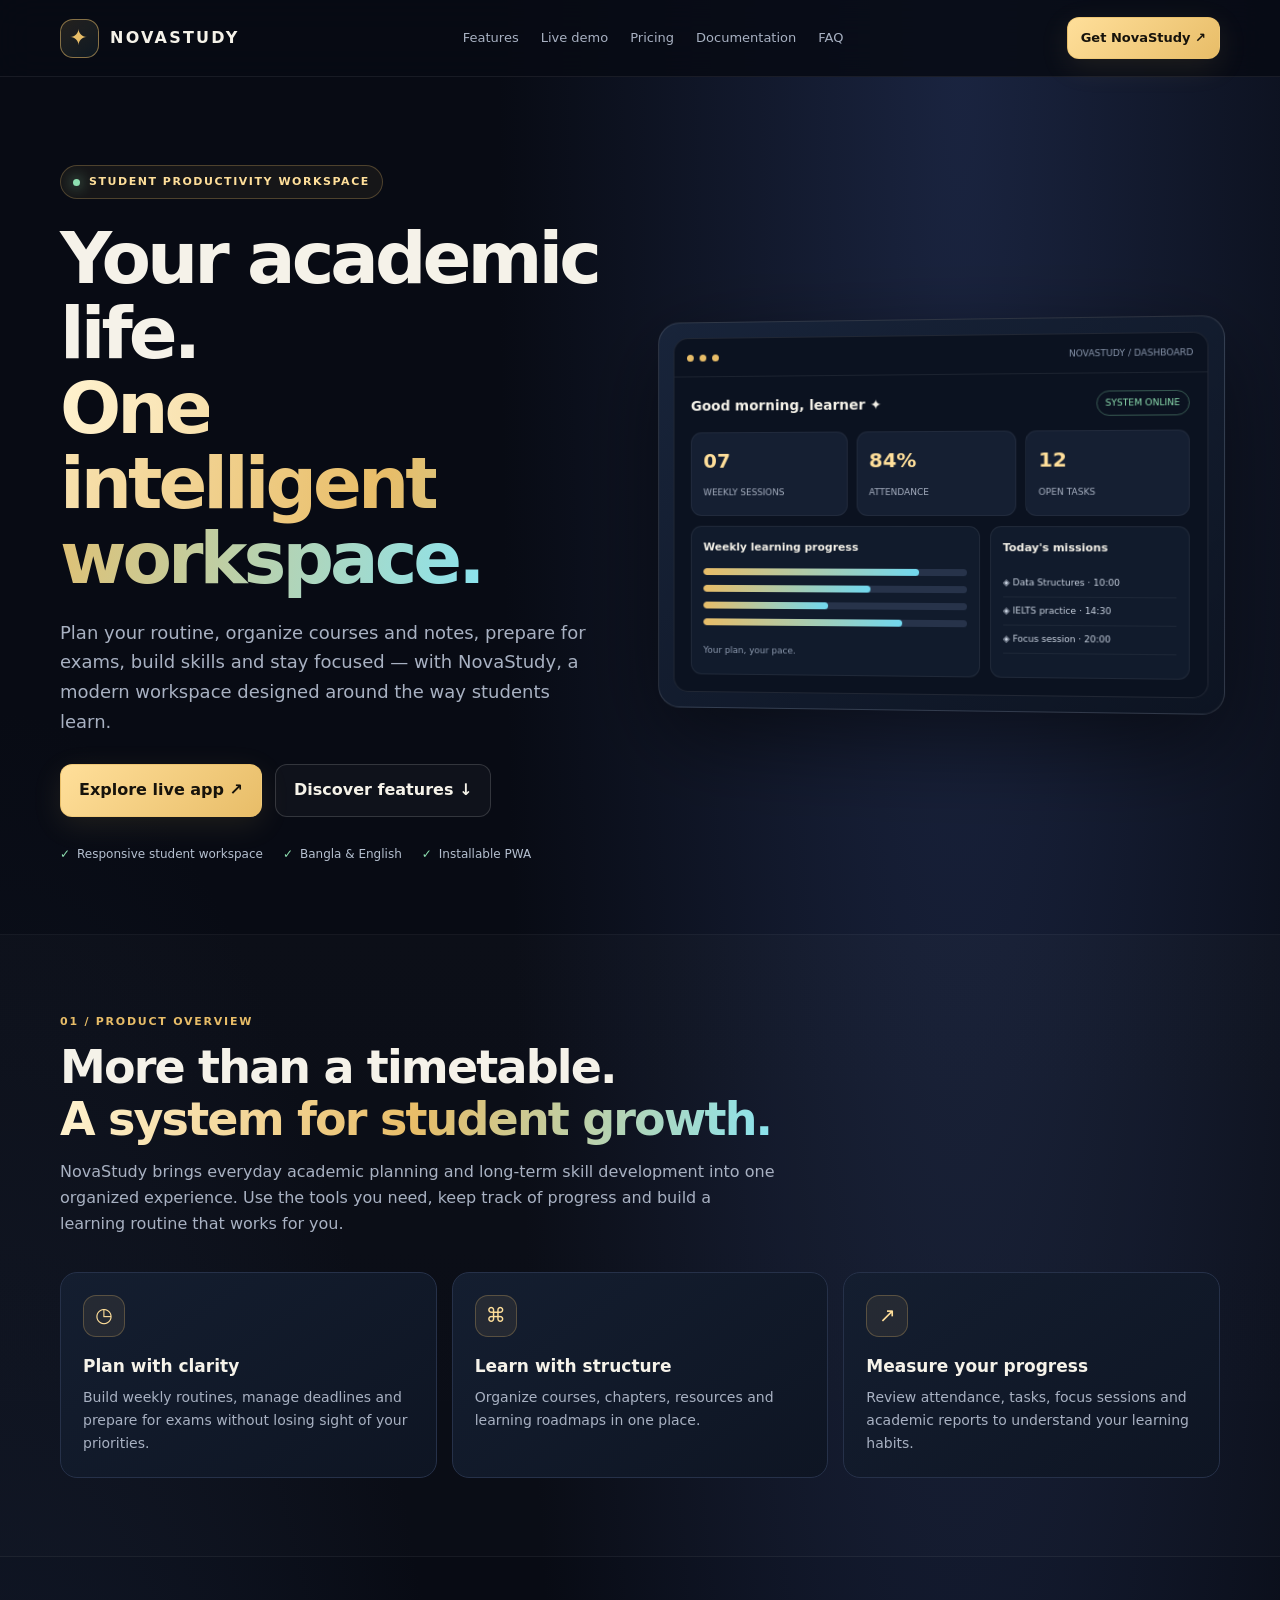
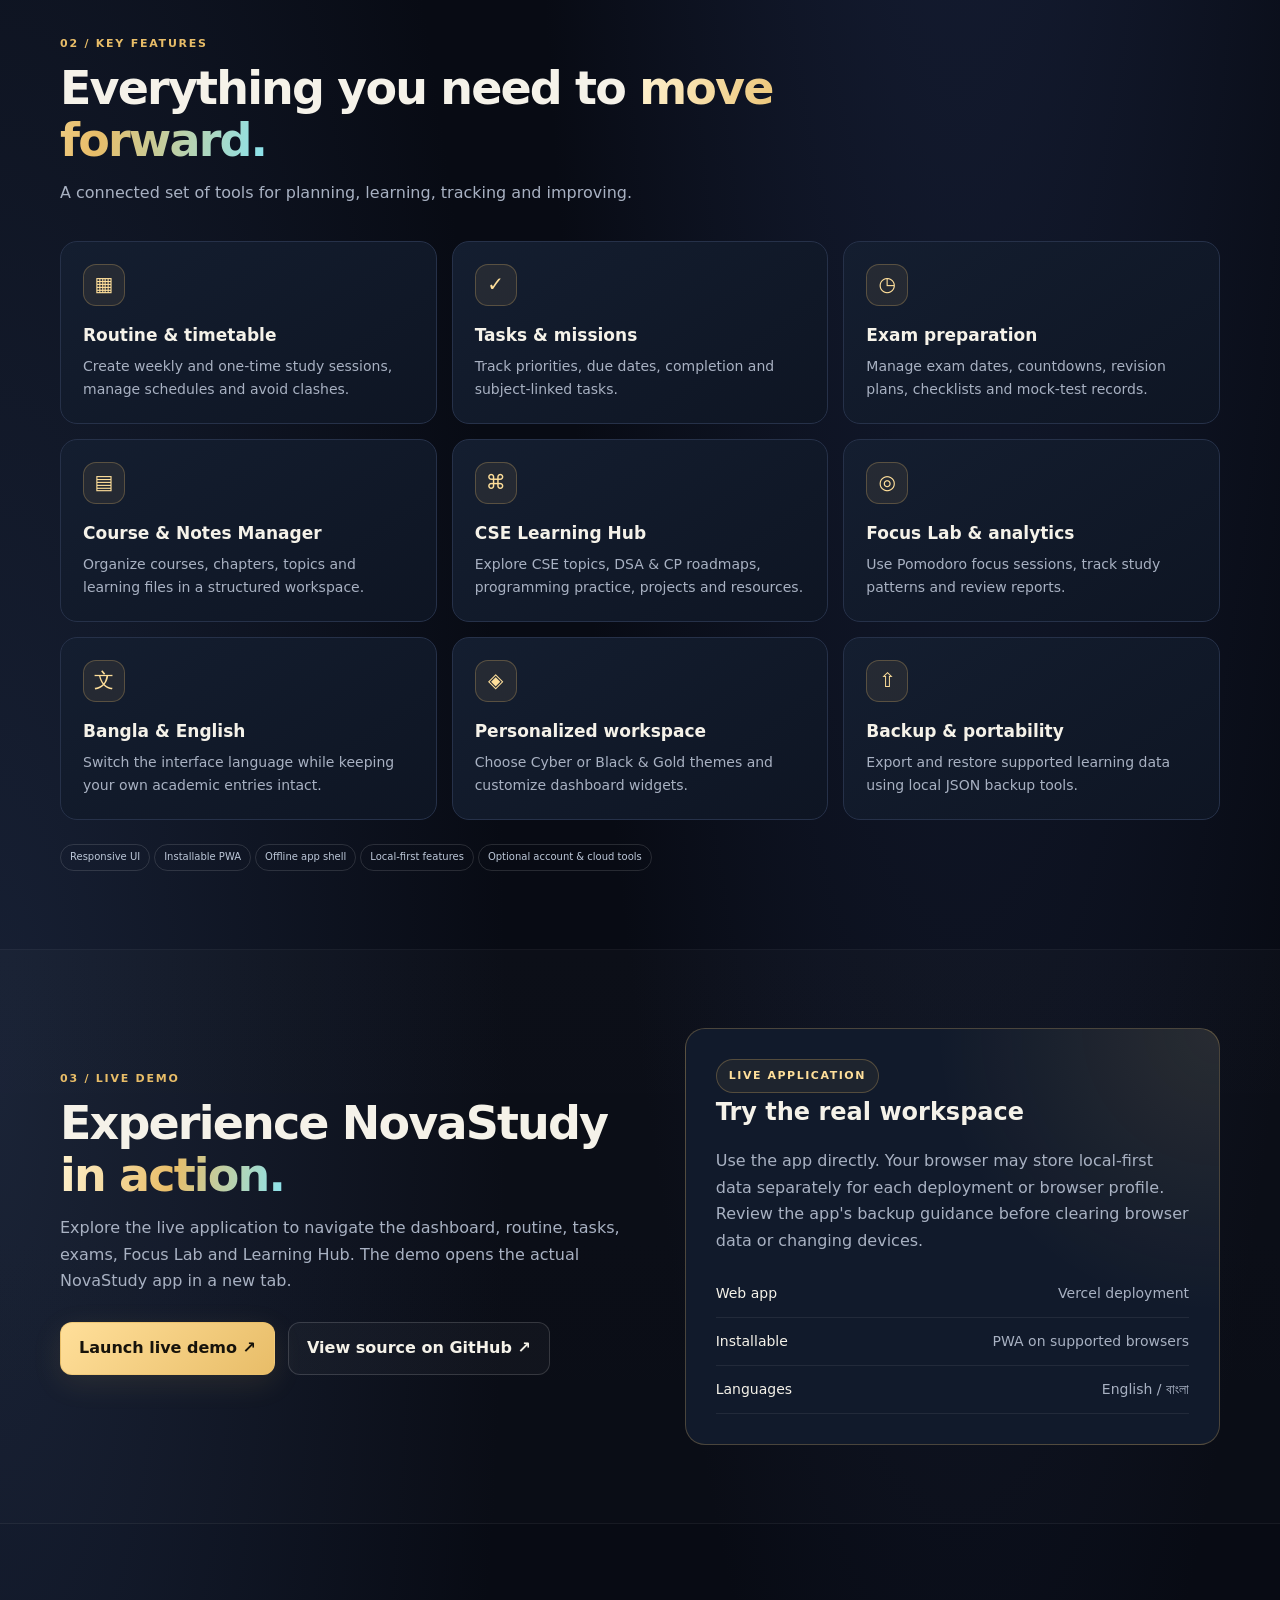
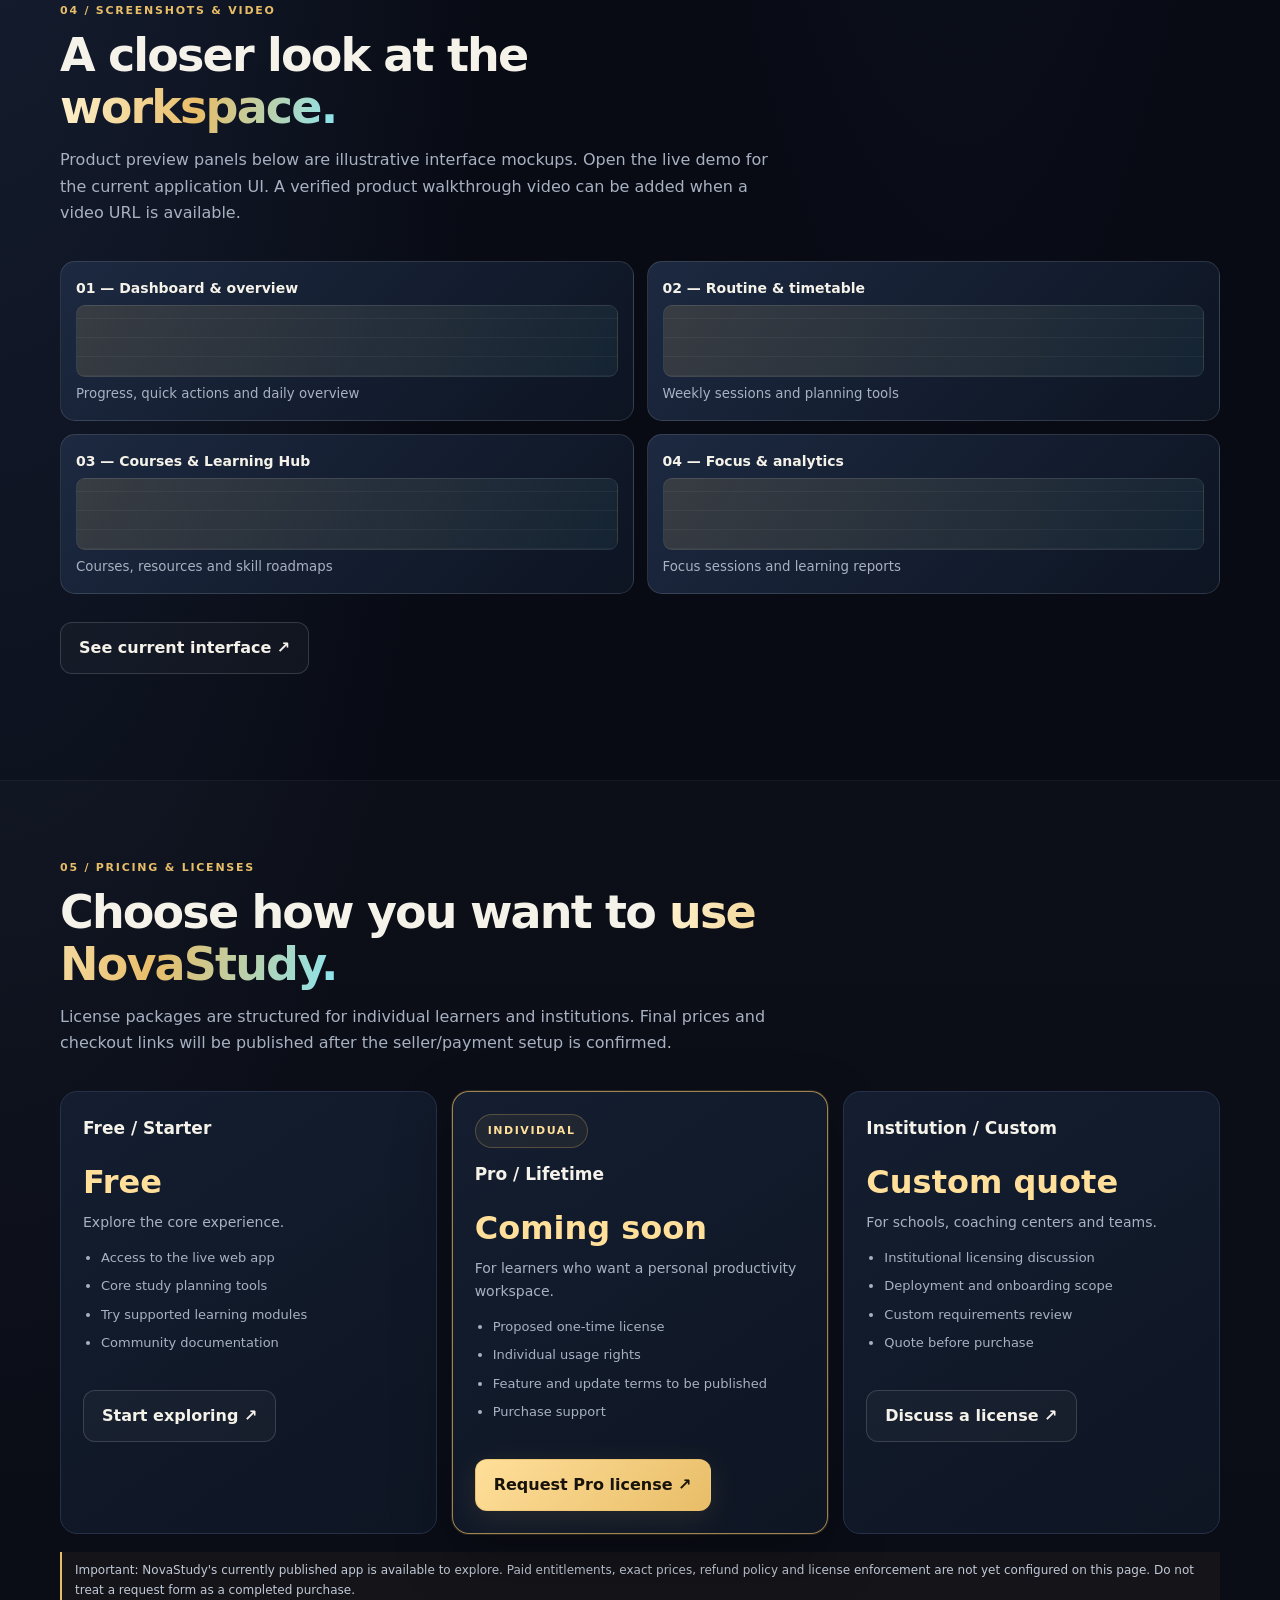
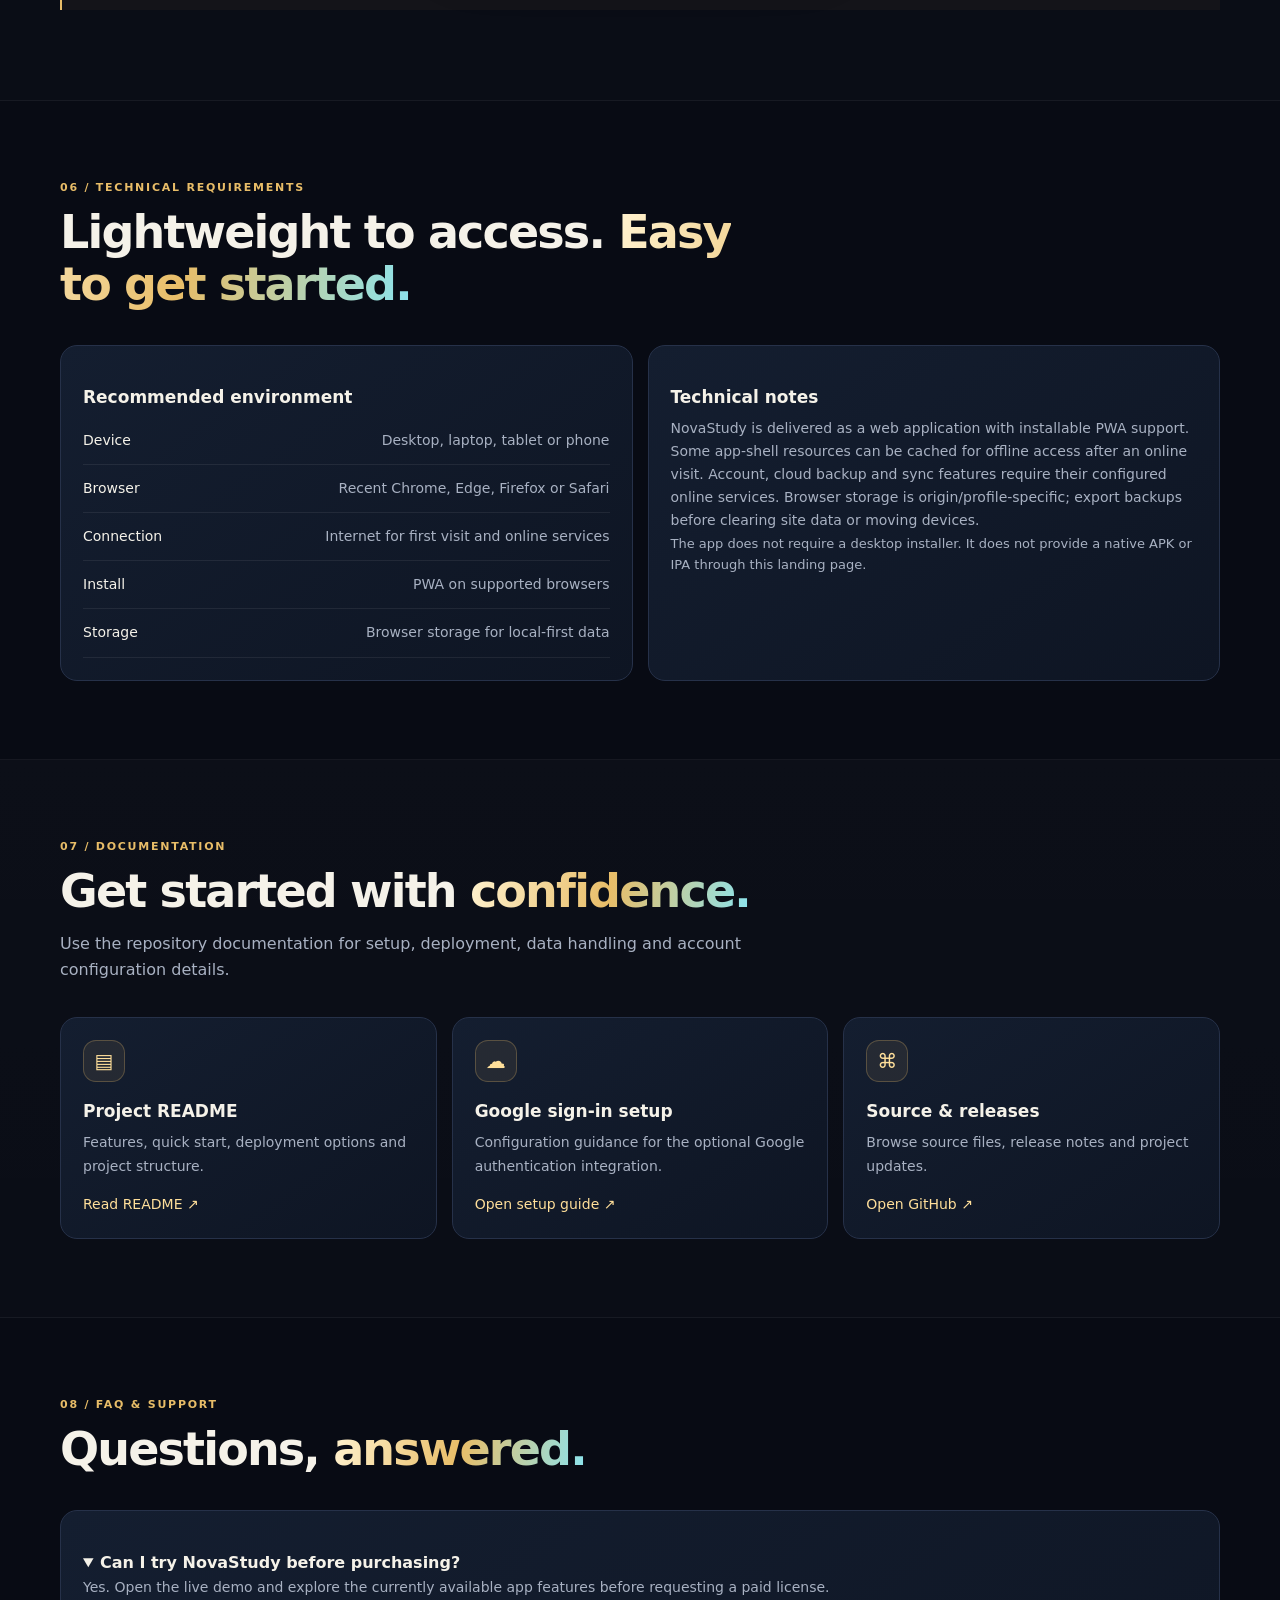
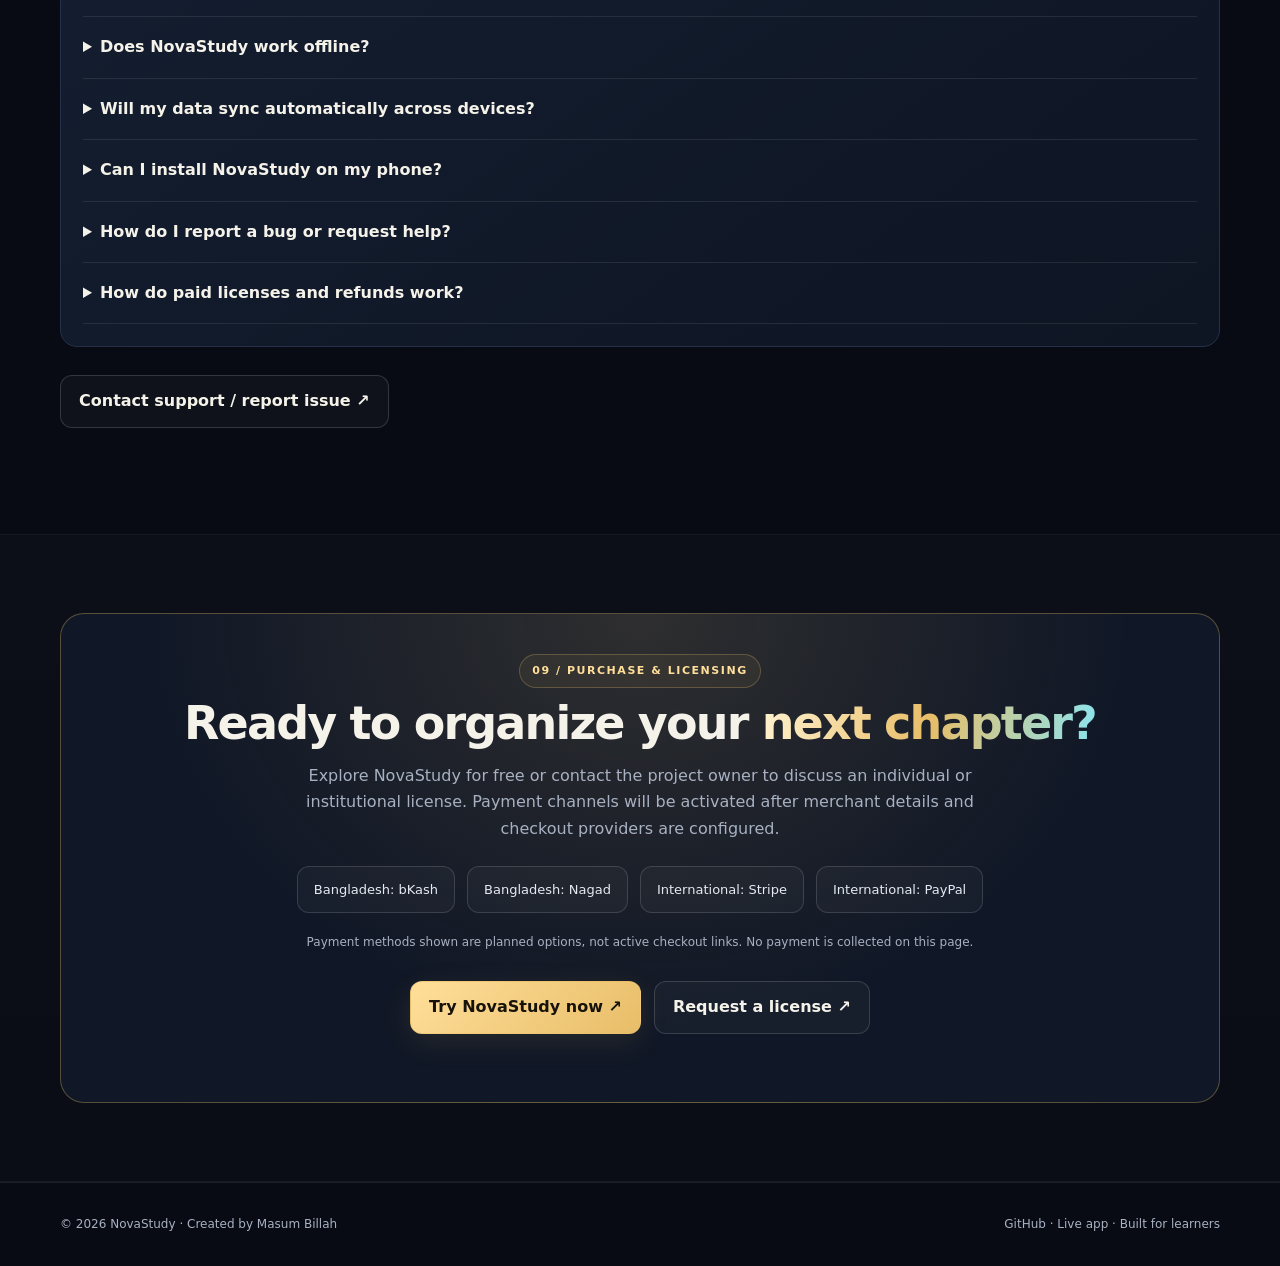
==== product-landing/index.html @ af69599b "feat: add standalone NovaStudy product landing page" ====
<!doctype html>
<html lang="en">
<head>
<meta charset="utf-8"><meta name="viewport" content="width=device-width,initial-scale=1">
<meta name="theme-color" content="#080b14">
<meta name="description" content="NovaStudy is a futuristic student workspace for routines, tasks, exams, notes, learning roadmaps and focus.">
<title>NovaStudy — Your Academic Life, One Intelligent Workspace</title>
<style>
:root{--bg:#080b14;--panel:#101625;--panel2:#131d30;--gold:#e8bd68;--gold2:#ffdf9a;--text:#f5f2e9;--muted:#a8b1c2;--line:#263149;--cyan:#71d8ef;--green:#8ee0b1}
*{box-sizing:border-box}html{scroll-behavior:smooth;scroll-padding-top:90px}body{margin:0;background:radial-gradient(ellipse at 75% 0%,#1a2440 0,transparent 34%),radial-gradient(ellipse at 0% 35%,#172034 0,transparent 28%),var(--bg);color:var(--text);font:16px/1.65 Inter,ui-sans-serif,system-ui,-apple-system,"Segoe UI",sans-serif}a{color:inherit;text-decoration:none}button{font:inherit}.wrap{width:min(1160px,calc(100% - 40px));margin:auto}.nav{position:sticky;top:0;z-index:20;background:#080b14dd;backdrop-filter:blur(18px);border-bottom:1px solid #ffffff12}.navin{height:76px;display:flex;align-items:center;justify-content:space-between;gap:24px}.brand{display:flex;align-items:center;gap:11px;font-weight:850;letter-spacing:.14em}.logo{width:39px;height:39px;border:1px solid #e8bd6888;border-radius:13px;display:grid;place-items:center;color:var(--gold);font-size:22px;background:linear-gradient(145deg,#e8bd6822,#71d8ef12)}.links{display:flex;align-items:center;gap:22px;color:var(--muted);font-size:13px}.links a:hover{color:var(--gold2)}.btn{display:inline-flex;align-items:center;justify-content:center;gap:9px;padding:12px 18px;border:1px solid #e8bd6890;border-radius:12px;color:#17130b;background:linear-gradient(135deg,var(--gold2),var(--gold));font-weight:800;box-shadow:0 8px 30px #e8bd681c;transition:.2s}.btn:hover{transform:translateY(-2px);filter:brightness(1.07)}.btn.ghost{background:#ffffff08;color:var(--text);border-color:#ffffff26;box-shadow:none}.btn.small{padding:9px 13px;font-size:13px}.hero{padding:88px 0 70px;display:grid;grid-template-columns:1fr 1.05fr;gap:52px;align-items:center}.eyebrow{display:inline-flex;align-items:center;gap:9px;color:var(--gold2);border:1px solid #e8bd6844;background:#e8bd6810;padding:7px 12px;border-radius:99px;font-size:11px;font-weight:800;letter-spacing:.14em;text-transform:uppercase}.dot{width:7px;height:7px;background:var(--green);border-radius:50%;box-shadow:0 0 14px var(--green)}h1{font-size:clamp(42px,6vw,72px);line-height:1.04;letter-spacing:-.055em;margin:22px 0}.gradient{background:linear-gradient(100deg,#fff2cf,var(--gold),#8be4ef);-webkit-background-clip:text;background-clip:text;color:transparent}.lead{font-size:18px;color:var(--muted);max-width:570px}.actions{display:flex;gap:13px;flex-wrap:wrap;margin:28px 0}.micro{display:flex;gap:20px;flex-wrap:wrap;color:#b5c0d0;font-size:12px}.micro span:before{content:"✓";color:var(--green);margin-right:7px}.preview{border:1px solid #ffffff20;background:linear-gradient(145deg,#18243a,#0d1422);padding:15px;border-radius:22px;box-shadow:0 30px 90px #0008;transform:perspective(1000px) rotateY(-4deg)}.screen{background:#0b1220;border:1px solid #ffffff17;border-radius:15px;overflow:hidden}.screenbar{height:39px;border-bottom:1px solid #ffffff12;display:flex;align-items:center;padding:0 13px;gap:6px}.orb{width:7px;height:7px;border-radius:50%;background:#e8bd68}.screenbody{padding:17px}.mocktop{display:flex;justify-content:space-between;align-items:center;margin-bottom:14px}.mocktitle{font-size:14px;font-weight:800}.mocktag{font-size:9px;color:var(--green);border:1px solid #8ee0b155;border-radius:20px;padding:4px 8px}.stats{display:grid;grid-template-columns:repeat(3,1fr);gap:9px}.stat{padding:12px;background:#151f32;border:1px solid #ffffff0d;border-radius:11px}.stat b{display:block;font-size:20px;color:var(--gold2)}.stat small{font-size:9px;color:var(--muted)}.mockgrid{display:grid;grid-template-columns:1.2fr .8fr;gap:10px;margin-top:10px}.mockcard{background:#111b2c;border:1px solid #ffffff10;border-radius:11px;padding:12px;min-height:120px}.mockcard h4{margin:0 0 12px;font-size:11px}.bar{height:7px;border-radius:9px;background:#27334a;margin:10px 0;overflow:hidden}.bar i{display:block;height:100%;background:linear-gradient(90deg,var(--gold),var(--cyan));border-radius:9px}.event{font-size:9px;color:#cbd4e2;padding:6px 0;border-bottom:1px solid #ffffff0d}.section{padding:78px 0}.section.alt{background:linear-gradient(180deg,#ffffff04,#ffffff02);border-block:1px solid #ffffff0c}.sectionhead{max-width:720px;margin-bottom:34px}.kicker{font-size:11px;color:var(--gold);letter-spacing:.16em;font-weight:850;text-transform:uppercase}.section h2{font-size:clamp(30px,4vw,46px);line-height:1.13;letter-spacing:-.04em;margin:10px 0 13px}.sub{color:var(--muted);margin:0}.grid{display:grid;grid-template-columns:repeat(3,1fr);gap:15px}.card{background:linear-gradient(145deg,#141e30,#0e1523);border:1px solid var(--line);border-radius:17px;padding:22px}.card .ico{width:42px;height:42px;border-radius:13px;display:grid;place-items:center;background:#e8bd6816;border:1px solid #e8bd6844;color:var(--gold2);font-size:20px}.card h3{margin:15px 0 6px;font-size:17px}.card p{margin:0;color:var(--muted);font-size:14px}.pill{display:inline-block;border:1px solid #ffffff20;border-radius:99px;padding:4px 9px;font-size:10px;color:#bdc8d9;margin:4px 4px 0 0}.demo{display:grid;grid-template-columns:1fr .9fr;gap:30px;align-items:center}.demoBox{padding:30px;border-radius:20px;border:1px solid #e8bd6844;background:radial-gradient(circle at 100% 0%,#e8bd681c,transparent 42%),#111a2b}.demoBox h3{font-size:24px;margin:0 0 10px}.demoBox p{color:var(--muted)}.shotgrid{display:grid;grid-template-columns:repeat(2,1fr);gap:13px}.shot{min-height:160px;border:1px solid #ffffff20;border-radius:15px;background:linear-gradient(135deg,#1c2940,#0d1422);padding:15px;display:flex;flex-direction:column;justify-content:space-between;overflow:hidden}.shot strong{font-size:14px}.shot small{color:var(--muted)}.shot .fakeui{height:72px;border-radius:9px;background:repeating-linear-gradient(0deg,#ffffff0b 0 1px,transparent 1px 19px),linear-gradient(120deg,#e8bd6825,#71d8ef12);border:1px solid #ffffff12}.pricing{display:grid;grid-template-columns:repeat(3,1fr);gap:15px}.price{position:relative}.price.featured{border-color:#e8bd68a8;box-shadow:0 0 0 1px #e8bd6822,0 20px 60px #0004}.price h3{margin:0}.price .amount{font-size:32px;font-weight:900;color:var(--gold2);margin:14px 0 2px}.price ul{padding-left:18px;color:var(--muted);font-size:13px;min-height:130px}.price li{margin:7px 0}.note{font-size:12px;color:#c0c9d7;border-left:2px solid var(--gold);padding:9px 13px;background:#e8bd680b}.two{display:grid;grid-template-columns:1fr 1fr;gap:15px}.rowline{display:flex;justify-content:space-between;gap:20px;padding:12px 0;border-bottom:1px solid #ffffff12;font-size:14px}.rowline span:last-child{color:var(--muted);text-align:right}.faq details{padding:17px 0;border-bottom:1px solid #ffffff16}.faq summary{cursor:pointer;font-weight:750}.faq details p{color:var(--muted);margin-bottom:0}.purchase{background:radial-gradient(ellipse at 50% 0%,#e8bd6824,transparent 60%),#101726;border:1px solid #e8bd6855;border-radius:24px;padding:40px;text-align:center}.purchase p{color:var(--muted);max-width:690px;margin:10px auto 24px}.paygrid{display:flex;justify-content:center;gap:12px;flex-wrap:wrap;margin:20px 0}.pay{border:1px solid #ffffff24;background:#ffffff08;border-radius:12px;padding:12px 16px;font-size:13px;color:#e5eaf2}.footer{padding:32px 0;border-top:1px solid #ffffff14;color:var(--muted);font-size:12px}.footin{display:flex;justify-content:space-between;gap:18px;flex-wrap:wrap}.mobilemenu{display:none}
@media(max-width:850px){.links{display:none}.hero,.demo{grid-template-columns:1fr}.hero{padding-top:60px}.preview{transform:none}.grid{grid-template-columns:repeat(2,1fr)}.pricing{grid-template-columns:1fr}.price ul{min-height:0}.two{grid-template-columns:1fr}}
@media(max-width:560px){.wrap{width:min(100% - 28px,1160px)}.navin{height:65px}.nav .btn{font-size:11px;padding:9px 11px}.hero{gap:30px;padding:50px 0}.lead{font-size:16px}.section{padding:58px 0}.grid{grid-template-columns:1fr}.stats{gap:6px}.stat{padding:9px}.mockgrid{grid-template-columns:1fr}.mockcard{min-height:90px}.shotgrid{grid-template-columns:1fr 1fr}.purchase{padding:26px 17px}.micro{gap:10px}}
</style>
</head>
<body>
<header class="nav"><div class="wrap navin"><a class="brand" href="#"><span class="logo">✦</span><span>NOVASTUDY</span></a><nav class="links"><a href="#features">Features</a><a href="#demo">Live demo</a><a href="#pricing">Pricing</a><a href="#docs">Documentation</a><a href="#faq">FAQ</a></nav><a class="btn small" href="#purchase">Get NovaStudy ↗</a></div></header>
<main>
<section class="wrap hero"><div><div class="eyebrow"><i class="dot"></i> STUDENT PRODUCTIVITY WORKSPACE</div><h1>Your academic life.<br><span class="gradient">One intelligent workspace.</span></h1><p class="lead">Plan your routine, organize courses and notes, prepare for exams, build skills and stay focused — with NovaStudy, a modern workspace designed around the way students learn.</p><div class="actions"><a class="btn" href="https://novastudy-routine.vercel.app/" target="_blank" rel="noopener">Explore live app ↗</a><a class="btn ghost" href="#features">Discover features ↓</a></div><div class="micro"><span>Responsive student workspace</span><span>Bangla & English</span><span>Installable PWA</span></div></div>
<div class="preview" aria-label="NovaStudy dashboard preview"><div class="screen"><div class="screenbar"><i class="orb"></i><i class="orb"></i><i class="orb"></i><span style="margin-left:auto;color:#8794aa;font-size:9px">NOVASTUDY / DASHBOARD</span></div><div class="screenbody"><div class="mocktop"><div class="mocktitle">Good morning, learner ✦</div><div class="mocktag">SYSTEM ONLINE</div></div><div class="stats"><div class="stat"><b>07</b><small>WEEKLY SESSIONS</small></div><div class="stat"><b>84%</b><small>ATTENDANCE</small></div><div class="stat"><b>12</b><small>OPEN TASKS</small></div></div><div class="mockgrid"><div class="mockcard"><h4>Weekly learning progress</h4><div class="bar"><i style="width:82%"></i></div><div class="bar"><i style="width:64%"></i></div><div class="bar"><i style="width:48%"></i></div><div class="bar"><i style="width:76%"></i></div><small style="color:#8e9bb0;font-size:9px">Your plan, your pace.</small></div><div class="mockcard"><h4>Today's missions</h4><div class="event">◈ Data Structures · 10:00</div><div class="event">◈ IELTS practice · 14:30</div><div class="event">◈ Focus session · 20:00</div></div></div></div></div></div>
</section>
<section class="section alt" id="overview"><div class="wrap"><div class="sectionhead"><div class="kicker">01 / Product overview</div><h2>More than a timetable.<br><span class="gradient">A system for student growth.</span></h2><p class="sub">NovaStudy brings everyday academic planning and long-term skill development into one organized experience. Use the tools you need, keep track of progress and build a learning routine that works for you.</p></div><div class="grid"><article class="card"><div class="ico">◷</div><h3>Plan with clarity</h3><p>Build weekly routines, manage deadlines and prepare for exams without losing sight of your priorities.</p></article><article class="card"><div class="ico">⌘</div><h3>Learn with structure</h3><p>Organize courses, chapters, resources and learning roadmaps in one place.</p></article><article class="card"><div class="ico">↗</div><h3>Measure your progress</h3><p>Review attendance, tasks, focus sessions and academic reports to understand your learning habits.</p></article></div></div></section>
<section class="section" id="features"><div class="wrap"><div class="sectionhead"><div class="kicker">02 / Key features</div><h2>Everything you need to <span class="gradient">move forward.</span></h2><p class="sub">A connected set of tools for planning, learning, tracking and improving.</p></div><div class="grid">
<article class="card"><div class="ico">▦</div><h3>Routine & timetable</h3><p>Create weekly and one-time study sessions, manage schedules and avoid clashes.</p></article>
<article class="card"><div class="ico">✓</div><h3>Tasks & missions</h3><p>Track priorities, due dates, completion and subject-linked tasks.</p></article>
<article class="card"><div class="ico">◷</div><h3>Exam preparation</h3><p>Manage exam dates, countdowns, revision plans, checklists and mock-test records.</p></article>
<article class="card"><div class="ico">▤</div><h3>Course & Notes Manager</h3><p>Organize courses, chapters, topics and learning files in a structured workspace.</p></article>
<article class="card"><div class="ico">⌘</div><h3>CSE Learning Hub</h3><p>Explore CSE topics, DSA & CP roadmaps, programming practice, projects and resources.</p></article>
<article class="card"><div class="ico">◎</div><h3>Focus Lab & analytics</h3><p>Use Pomodoro focus sessions, track study patterns and review reports.</p></article>
<article class="card"><div class="ico">文</div><h3>Bangla & English</h3><p>Switch the interface language while keeping your own academic entries intact.</p></article>
<article class="card"><div class="ico">◈</div><h3>Personalized workspace</h3><p>Choose Cyber or Black & Gold themes and customize dashboard widgets.</p></article>
<article class="card"><div class="ico">⇧</div><h3>Backup & portability</h3><p>Export and restore supported learning data using local JSON backup tools.</p></article>
</div><div style="margin-top:20px"><span class="pill">Responsive UI</span><span class="pill">Installable PWA</span><span class="pill">Offline app shell</span><span class="pill">Local-first features</span><span class="pill">Optional account & cloud tools</span></div></div></section>
<section class="section alt" id="demo"><div class="wrap demo"><div><div class="kicker">03 / Live demo</div><h2>Experience NovaStudy <span class="gradient">in action.</span></h2><p class="sub">Explore the live application to navigate the dashboard, routine, tasks, exams, Focus Lab and Learning Hub. The demo opens the actual NovaStudy app in a new tab.</p><div class="actions"><a class="btn" href="https://novastudy-routine.vercel.app/" target="_blank" rel="noopener">Launch live demo ↗</a><a class="btn ghost" href="https://github.com/gitwithmasum/NovaStudy-Routine" target="_blank" rel="noopener">View source on GitHub ↗</a></div></div><div class="demoBox"><div class="eyebrow">LIVE APPLICATION</div><h3>Try the real workspace</h3><p>Use the app directly. Your browser may store local-first data separately for each deployment or browser profile. Review the app's backup guidance before clearing browser data or changing devices.</p><div class="rowline"><span>Web app</span><span>Vercel deployment</span></div><div class="rowline"><span>Installable</span><span>PWA on supported browsers</span></div><div class="rowline"><span>Languages</span><span>English / বাংলা</span></div></div></div></section>
<section class="section" id="media"><div class="wrap"><div class="sectionhead"><div class="kicker">04 / Screenshots & video</div><h2>A closer look at the <span class="gradient">workspace.</span></h2><p class="sub">Product preview panels below are illustrative interface mockups. Open the live demo for the current application UI. A verified product walkthrough video can be added when a video URL is available.</p></div><div class="shotgrid"><div class="shot"><strong>01 — Dashboard & overview</strong><div class="fakeui"></div><small>Progress, quick actions and daily overview</small></div><div class="shot"><strong>02 — Routine & timetable</strong><div class="fakeui"></div><small>Weekly sessions and planning tools</small></div><div class="shot"><strong>03 — Courses & Learning Hub</strong><div class="fakeui"></div><small>Courses, resources and skill roadmaps</small></div><div class="shot"><strong>04 — Focus & analytics</strong><div class="fakeui"></div><small>Focus sessions and learning reports</small></div></div><div class="actions"><a class="btn ghost" href="https://novastudy-routine.vercel.app/" target="_blank" rel="noopener">See current interface ↗</a></div></div></section>
<section class="section alt" id="pricing"><div class="wrap"><div class="sectionhead"><div class="kicker">05 / Pricing & licenses</div><h2>Choose how you want to <span class="gradient">use NovaStudy.</span></h2><p class="sub">License packages are structured for individual learners and institutions. Final prices and checkout links will be published after the seller/payment setup is confirmed.</p></div><div class="pricing"><article class="card price"><h3>Free / Starter</h3><div class="amount">Free</div><p class="sub">Explore the core experience.</p><ul><li>Access to the live web app</li><li>Core study planning tools</li><li>Try supported learning modules</li><li>Community documentation</li></ul><a class="btn ghost" href="https://novastudy-routine.vercel.app/" target="_blank" rel="noopener">Start exploring ↗</a></article><article class="card price featured"><div class="eyebrow">INDIVIDUAL</div><h3 style="margin-top:12px">Pro / Lifetime</h3><div class="amount">Coming soon</div><p class="sub">For learners who want a personal productivity workspace.</p><ul><li>Proposed one-time license</li><li>Individual usage rights</li><li>Feature and update terms to be published</li><li>Purchase support</li></ul><a class="btn" href="#purchase">Request Pro license ↗</a></article><article class="card price"><h3>Institution / Custom</h3><div class="amount">Custom quote</div><p class="sub">For schools, coaching centers and teams.</p><ul><li>Institutional licensing discussion</li><li>Deployment and onboarding scope</li><li>Custom requirements review</li><li>Quote before purchase</li></ul><a class="btn ghost" href="https://github.com/gitwithmasum/NovaStudy-Routine/issues/new" target="_blank" rel="noopener">Discuss a license ↗</a></article></div><p class="note" style="margin-top:18px">Important: NovaStudy's currently published app is available to explore. Paid entitlements, exact prices, refund policy and license enforcement are not yet configured on this page. Do not treat a request form as a completed purchase.</p></div></section>
<section class="section" id="technical"><div class="wrap"><div class="sectionhead"><div class="kicker">06 / Technical requirements</div><h2>Lightweight to access. <span class="gradient">Easy to get started.</span></h2></div><div class="two"><div class="card"><h3>Recommended environment</h3><div class="rowline"><span>Device</span><span>Desktop, laptop, tablet or phone</span></div><div class="rowline"><span>Browser</span><span>Recent Chrome, Edge, Firefox or Safari</span></div><div class="rowline"><span>Connection</span><span>Internet for first visit and online services</span></div><div class="rowline"><span>Install</span><span>PWA on supported browsers</span></div><div class="rowline"><span>Storage</span><span>Browser storage for local-first data</span></div></div><div class="card"><h3>Technical notes</h3><p>NovaStudy is delivered as a web application with installable PWA support. Some app-shell resources can be cached for offline access after an online visit. Account, cloud backup and sync features require their configured online services. Browser storage is origin/profile-specific; export backups before clearing site data or moving devices.</p><p style="color:var(--muted);font-size:13px">The app does not require a desktop installer. It does not provide a native APK or IPA through this landing page.</p></div></div></div></section>
<section class="section alt" id="docs"><div class="wrap"><div class="sectionhead"><div class="kicker">07 / Documentation</div><h2>Get started with <span class="gradient">confidence.</span></h2><p class="sub">Use the repository documentation for setup, deployment, data handling and account configuration details.</p></div><div class="grid"><article class="card"><div class="ico">▤</div><h3>Project README</h3><p>Features, quick start, deployment options and project structure.</p><p style="margin-top:15px"><a href="https://github.com/gitwithmasum/NovaStudy-Routine#readme" target="_blank" rel="noopener" style="color:var(--gold2)">Read README ↗</a></p></article><article class="card"><div class="ico">☁</div><h3>Google sign-in setup</h3><p>Configuration guidance for the optional Google authentication integration.</p><p style="margin-top:15px"><a href="https://github.com/gitwithmasum/NovaStudy-Routine/blob/main/GOOGLE_SIGNIN_SETUP_BN.md" target="_blank" rel="noopener" style="color:var(--gold2)">Open setup guide ↗</a></p></article><article class="card"><div class="ico">⌘</div><h3>Source & releases</h3><p>Browse source files, release notes and project updates.</p><p style="margin-top:15px"><a href="https://github.com/gitwithmasum/NovaStudy-Routine" target="_blank" rel="noopener" style="color:var(--gold2)">Open GitHub ↗</a></p></article></div></div></section>
<section class="section" id="support"><div class="wrap"><div class="sectionhead"><div class="kicker">08 / FAQ & support</div><h2>Questions, <span class="gradient">answered.</span></h2></div><div class="faq card">
<details open><summary>Can I try NovaStudy before purchasing?</summary><p>Yes. Open the live demo and explore the currently available app features before requesting a paid license.</p></details>
<details><summary>Does NovaStudy work offline?</summary><p>The installable PWA can cache its app shell after a successful online visit. Features that need authentication, cloud services or online resources still require an internet connection.</p></details>
<details><summary>Will my data sync automatically across devices?</summary><p>Do not assume that all data syncs automatically. Browser-local data is origin- and profile-specific. Use the backup and restore tools and review the app's cloud/sync documentation for the supported workflow.</p></details>
<details><summary>Can I install NovaStudy on my phone?</summary><p>On supported browsers, use the browser's Install app or Add to Home Screen option. This is a PWA installation, not an APK or IPA download.</p></details>
<details><summary>How do I report a bug or request help?</summary><p>Open a GitHub issue with the steps to reproduce the problem. Avoid including passwords, access tokens or private academic records.</p></details>
<details><summary>How do paid licenses and refunds work?</summary><p>Paid checkout, final license terms and refund policy are being prepared. They will be published before paid orders are accepted.</p></details>
</div><div class="actions"><a class="btn ghost" href="https://github.com/gitwithmasum/NovaStudy-Routine/issues/new" target="_blank" rel="noopener">Contact support / report issue ↗</a></div></div></section>
<section class="section alt" id="purchase"><div class="wrap"><div class="purchase"><div class="eyebrow">09 / Purchase & licensing</div><h2>Ready to organize your <span class="gradient">next chapter?</span></h2><p>Explore NovaStudy for free or contact the project owner to discuss an individual or institutional license. Payment channels will be activated after merchant details and checkout providers are configured.</p><div class="paygrid"><span class="pay">Bangladesh: bKash</span><span class="pay">Bangladesh: Nagad</span><span class="pay">International: Stripe</span><span class="pay">International: PayPal</span></div><p style="font-size:12px">Payment methods shown are planned options, not active checkout links. No payment is collected on this page.</p><div class="actions" style="justify-content:center"><a class="btn" href="https://novastudy-routine.vercel.app/" target="_blank" rel="noopener">Try NovaStudy now ↗</a><a class="btn ghost" href="https://github.com/gitwithmasum/NovaStudy-Routine/issues/new" target="_blank" rel="noopener">Request a license ↗</a></div></div></div></section>
</main>
<footer class="footer"><div class="wrap footin"><span>© 2026 NovaStudy · Created by Masum Billah</span><span><a href="https://github.com/gitwithmasum/NovaStudy-Routine" target="_blank" rel="noopener">GitHub</a> · <a href="https://novastudy-routine.vercel.app/" target="_blank" rel="noopener">Live app</a> · Built for learners</span></div></footer>
</body></html>
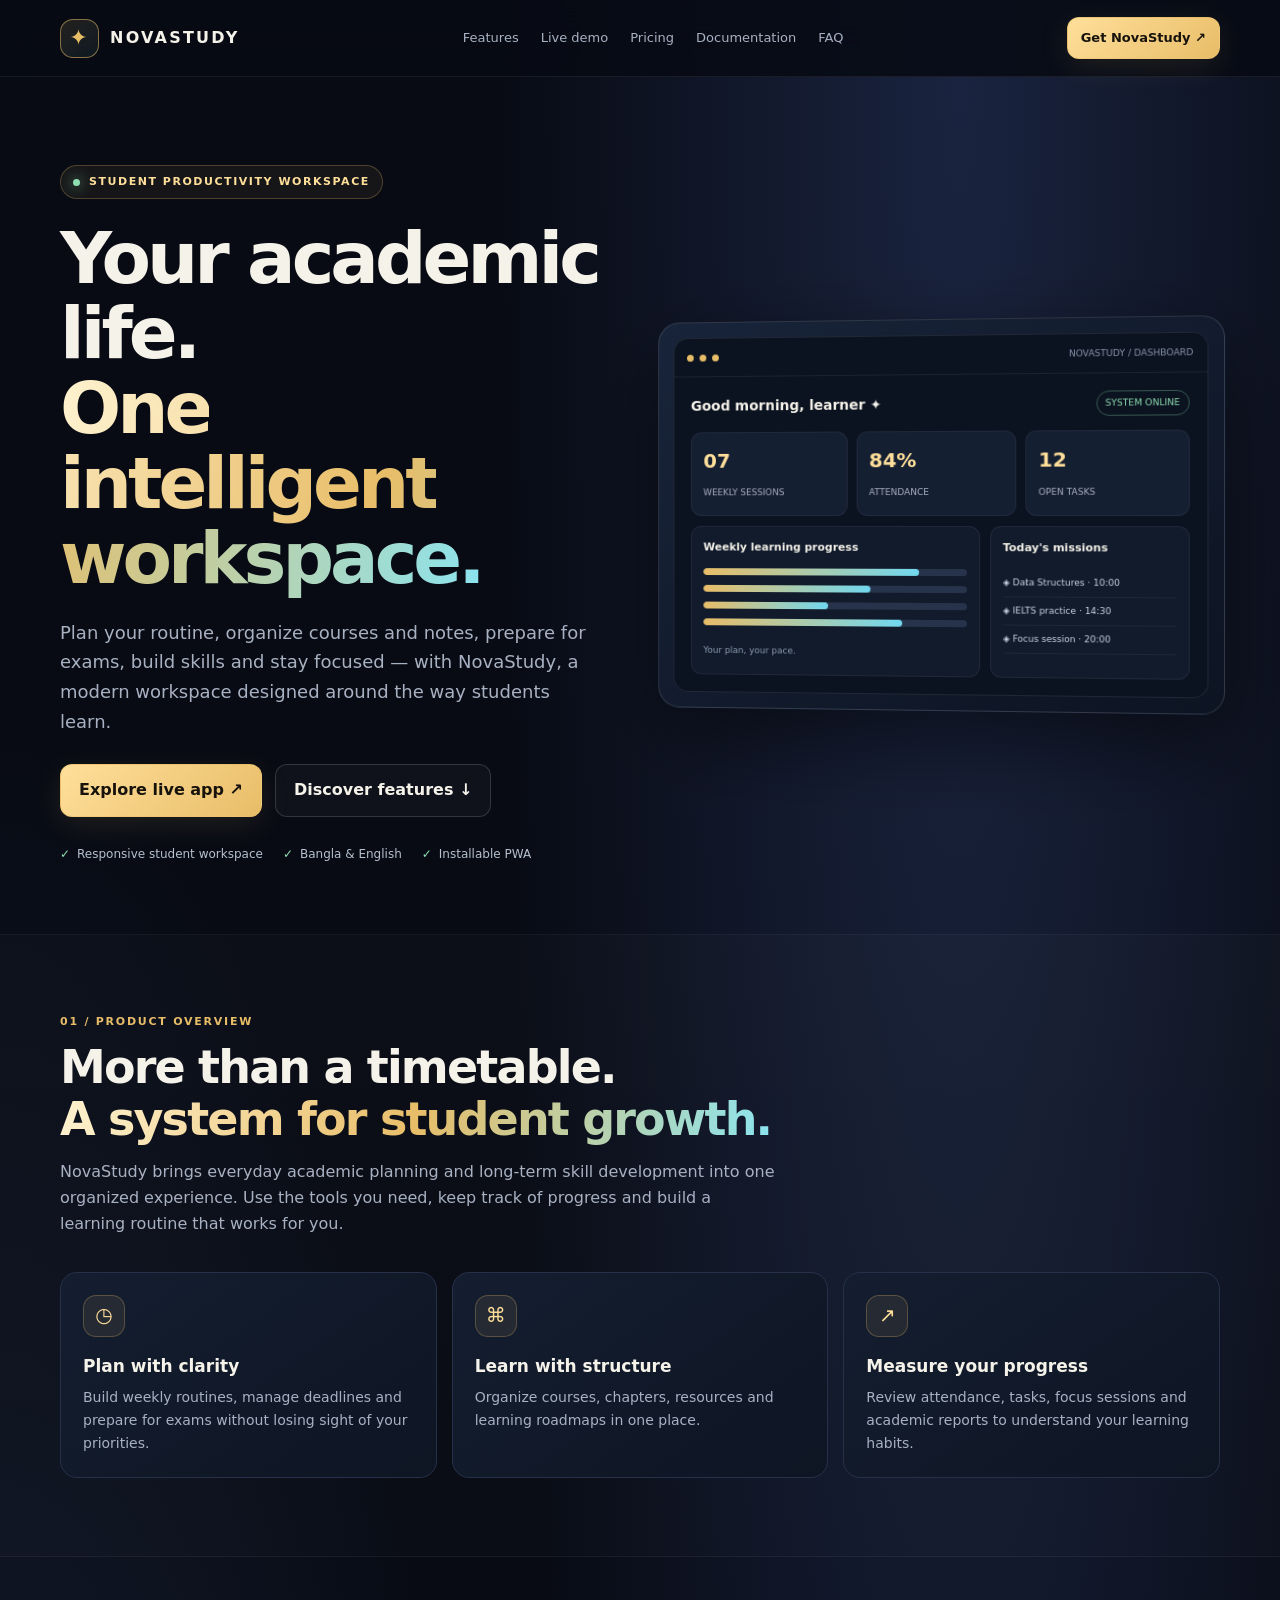
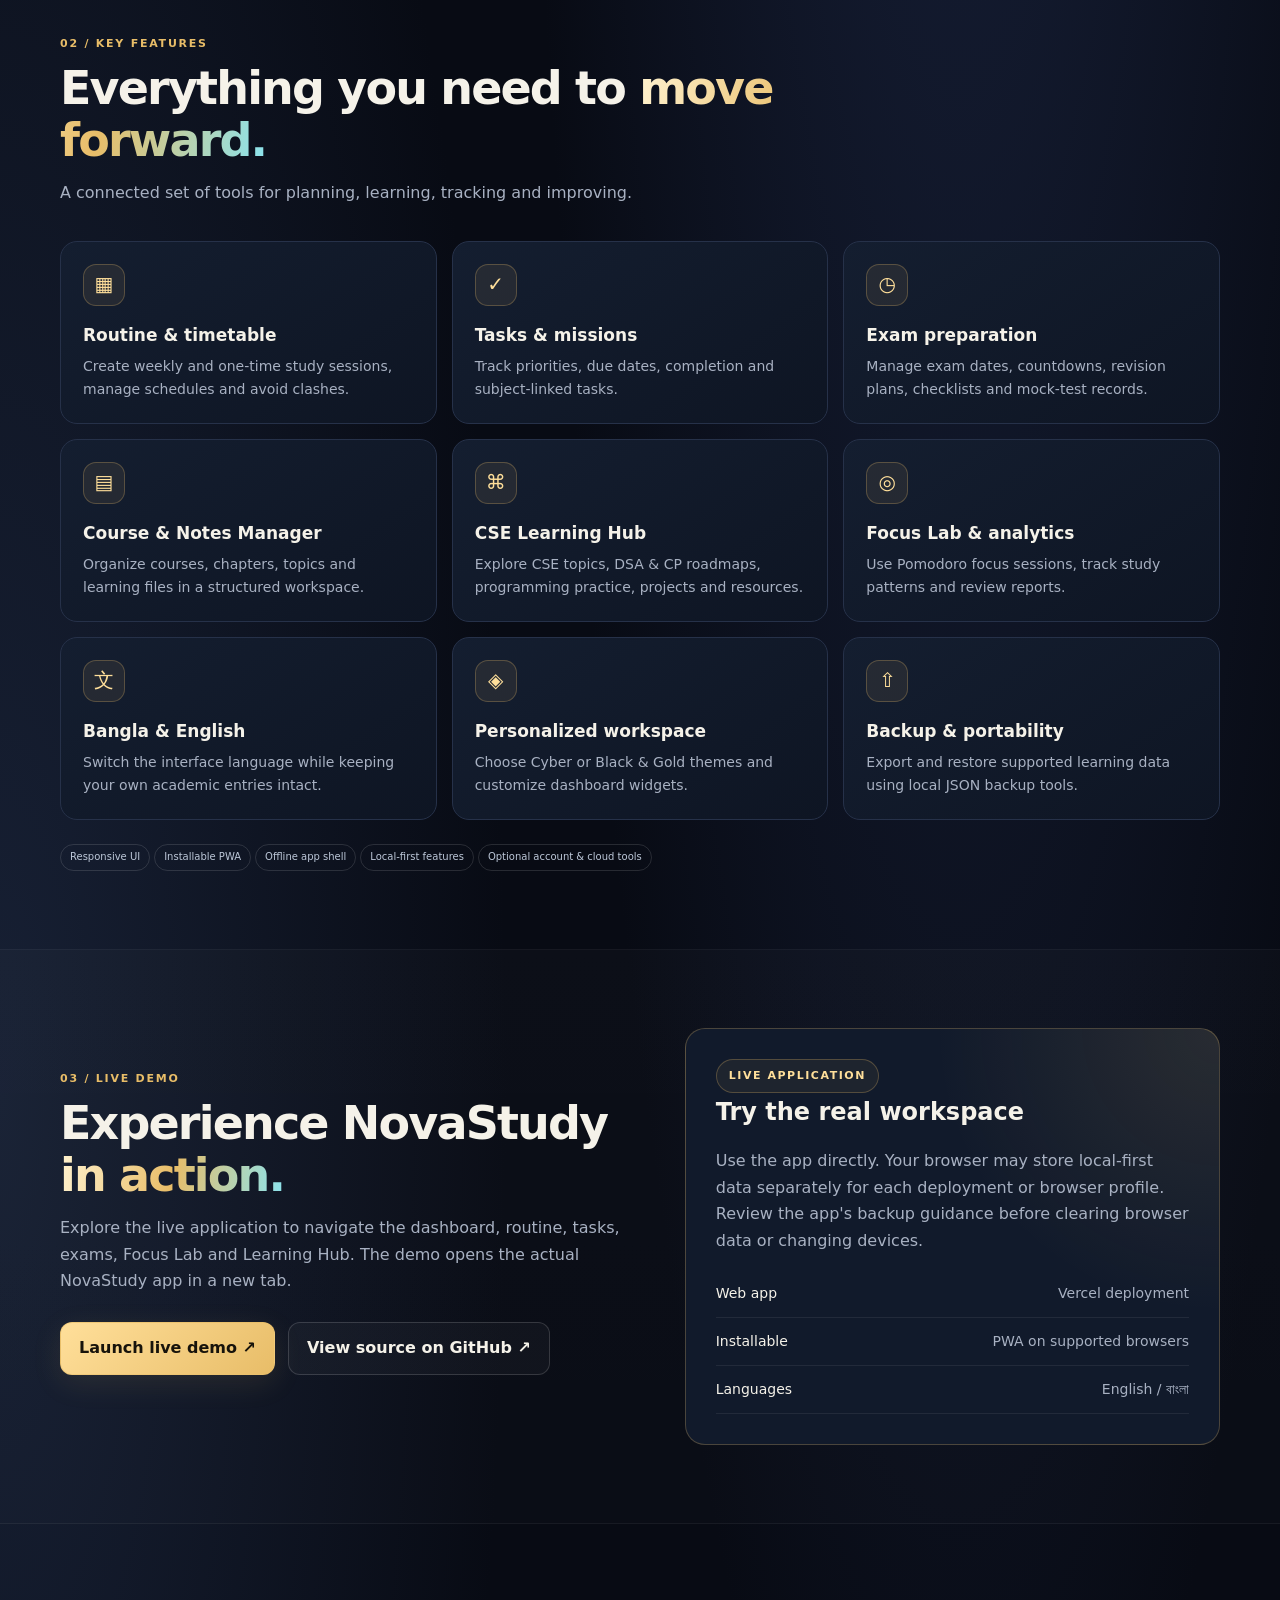
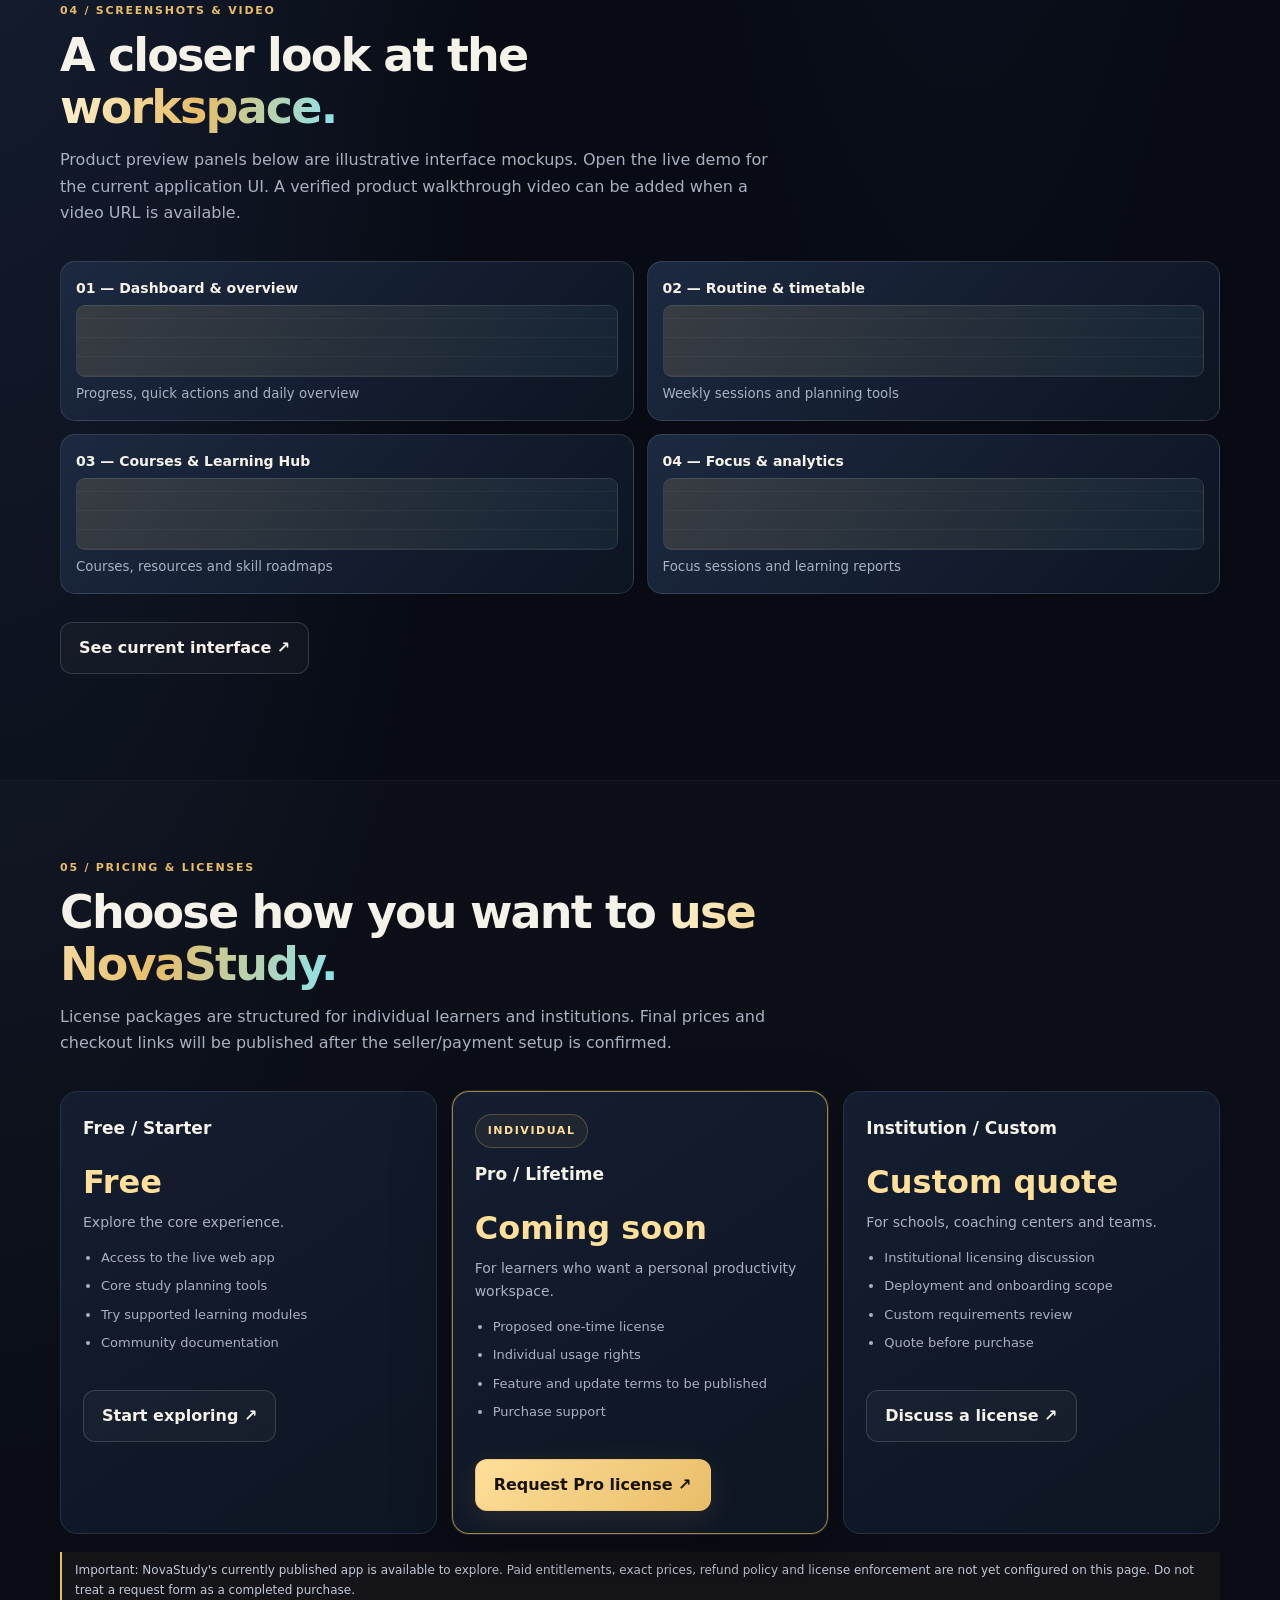
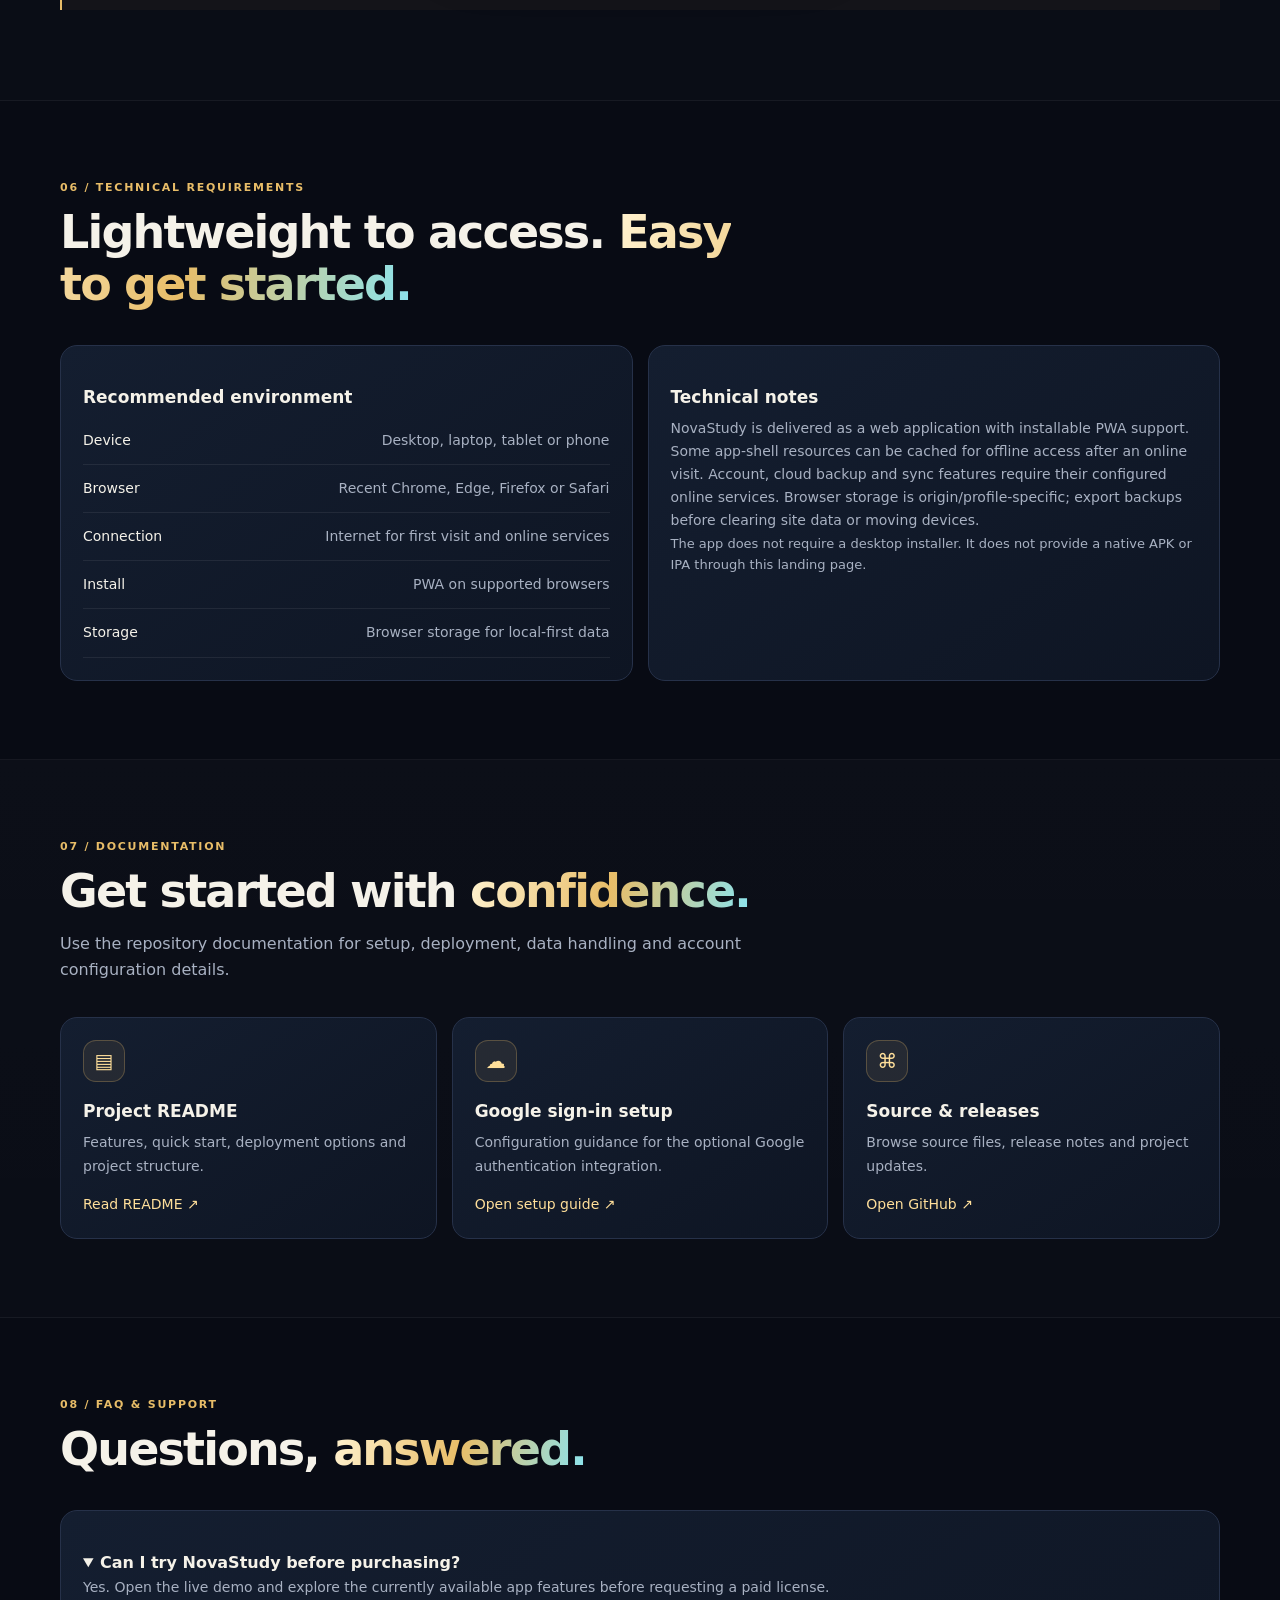
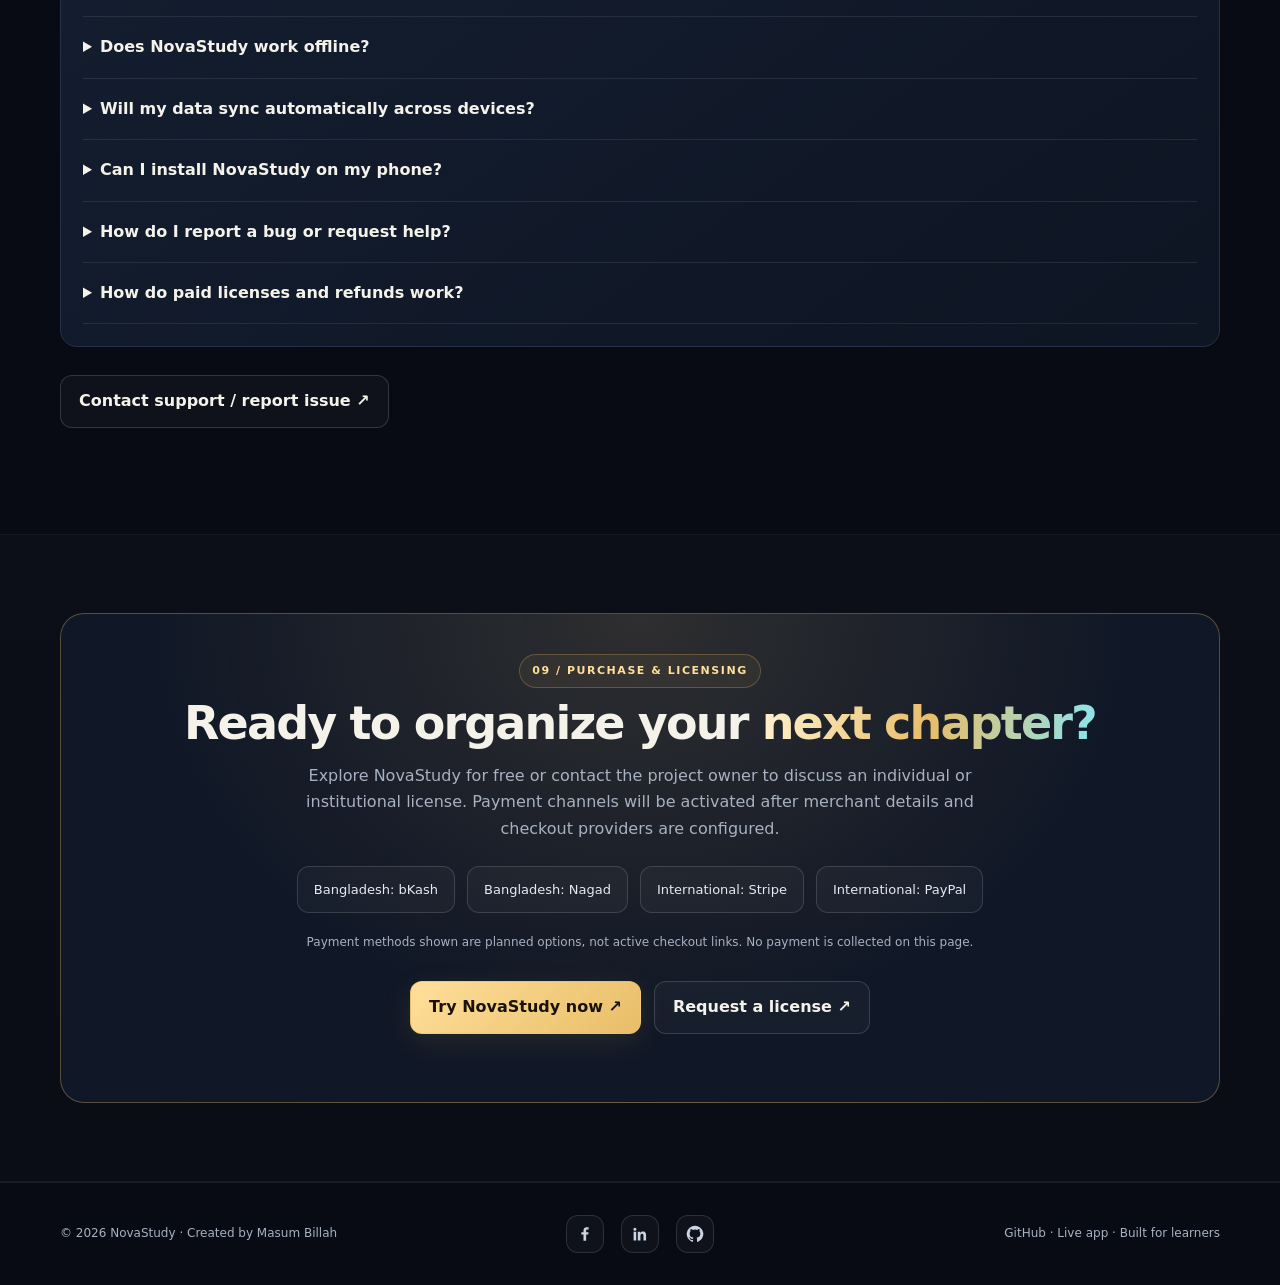
==== commit 69f88bad: "feat: add centered social profile icons to landing page footer" ====
--- a/product-landing/index.html
+++ b/product-landing/index.html
@@ -7,7 +7,8 @@
 <title>NovaStudy — Your Academic Life, One Intelligent Workspace</title>
 <style>
 :root{--bg:#080b14;--panel:#101625;--panel2:#131d30;--gold:#e8bd68;--gold2:#ffdf9a;--text:#f5f2e9;--muted:#a8b1c2;--line:#263149;--cyan:#71d8ef;--green:#8ee0b1}
-*{box-sizing:border-box}html{scroll-behavior:smooth;scroll-padding-top:90px}body{margin:0;background:radial-gradient(ellipse at 75% 0%,#1a2440 0,transparent 34%),radial-gradient(ellipse at 0% 35%,#172034 0,transparent 28%),var(--bg);color:var(--text);font:16px/1.65 Inter,ui-sans-serif,system-ui,-apple-system,"Segoe UI",sans-serif}a{color:inherit;text-decoration:none}button{font:inherit}.wrap{width:min(1160px,calc(100% - 40px));margin:auto}.nav{position:sticky;top:0;z-index:20;background:#080b14dd;backdrop-filter:blur(18px);border-bottom:1px solid #ffffff12}.navin{height:76px;display:flex;align-items:center;justify-content:space-between;gap:24px}.brand{display:flex;align-items:center;gap:11px;font-weight:850;letter-spacing:.14em}.logo{width:39px;height:39px;border:1px solid #e8bd6888;border-radius:13px;display:grid;place-items:center;color:var(--gold);font-size:22px;background:linear-gradient(145deg,#e8bd6822,#71d8ef12)}.links{display:flex;align-items:center;gap:22px;color:var(--muted);font-size:13px}.links a:hover{color:var(--gold2)}.btn{display:inline-flex;align-items:center;justify-content:center;gap:9px;padding:12px 18px;border:1px solid #e8bd6890;border-radius:12px;color:#17130b;background:linear-gradient(135deg,var(--gold2),var(--gold));font-weight:800;box-shadow:0 8px 30px #e8bd681c;transition:.2s}.btn:hover{transform:translateY(-2px);filter:brightness(1.07)}.btn.ghost{background:#ffffff08;color:var(--text);border-color:#ffffff26;box-shadow:none}.btn.small{padding:9px 13px;font-size:13px}.hero{padding:88px 0 70px;display:grid;grid-template-columns:1fr 1.05fr;gap:52px;align-items:center}.eyebrow{display:inline-flex;align-items:center;gap:9px;color:var(--gold2);border:1px solid #e8bd6844;background:#e8bd6810;padding:7px 12px;border-radius:99px;font-size:11px;font-weight:800;letter-spacing:.14em;text-transform:uppercase}.dot{width:7px;height:7px;background:var(--green);border-radius:50%;box-shadow:0 0 14px var(--green)}h1{font-size:clamp(42px,6vw,72px);line-height:1.04;letter-spacing:-.055em;margin:22px 0}.gradient{background:linear-gradient(100deg,#fff2cf,var(--gold),#8be4ef);-webkit-background-clip:text;background-clip:text;color:transparent}.lead{font-size:18px;color:var(--muted);max-width:570px}.actions{display:flex;gap:13px;flex-wrap:wrap;margin:28px 0}.micro{display:flex;gap:20px;flex-wrap:wrap;color:#b5c0d0;font-size:12px}.micro span:before{content:"✓";color:var(--green);margin-right:7px}.preview{border:1px solid #ffffff20;background:linear-gradient(145deg,#18243a,#0d1422);padding:15px;border-radius:22px;box-shadow:0 30px 90px #0008;transform:perspective(1000px) rotateY(-4deg)}.screen{background:#0b1220;border:1px solid #ffffff17;border-radius:15px;overflow:hidden}.screenbar{height:39px;border-bottom:1px solid #ffffff12;display:flex;align-items:center;padding:0 13px;gap:6px}.orb{width:7px;height:7px;border-radius:50%;background:#e8bd68}.screenbody{padding:17px}.mocktop{display:flex;justify-content:space-between;align-items:center;margin-bottom:14px}.mocktitle{font-size:14px;font-weight:800}.mocktag{font-size:9px;color:var(--green);border:1px solid #8ee0b155;border-radius:20px;padding:4px 8px}.stats{display:grid;grid-template-columns:repeat(3,1fr);gap:9px}.stat{padding:12px;background:#151f32;border:1px solid #ffffff0d;border-radius:11px}.stat b{display:block;font-size:20px;color:var(--gold2)}.stat small{font-size:9px;color:var(--muted)}.mockgrid{display:grid;grid-template-columns:1.2fr .8fr;gap:10px;margin-top:10px}.mockcard{background:#111b2c;border:1px solid #ffffff10;border-radius:11px;padding:12px;min-height:120px}.mockcard h4{margin:0 0 12px;font-size:11px}.bar{height:7px;border-radius:9px;background:#27334a;margin:10px 0;overflow:hidden}.bar i{display:block;height:100%;background:linear-gradient(90deg,var(--gold),var(--cyan));border-radius:9px}.event{font-size:9px;color:#cbd4e2;padding:6px 0;border-bottom:1px solid #ffffff0d}.section{padding:78px 0}.section.alt{background:linear-gradient(180deg,#ffffff04,#ffffff02);border-block:1px solid #ffffff0c}.sectionhead{max-width:720px;margin-bottom:34px}.kicker{font-size:11px;color:var(--gold);letter-spacing:.16em;font-weight:850;text-transform:uppercase}.section h2{font-size:clamp(30px,4vw,46px);line-height:1.13;letter-spacing:-.04em;margin:10px 0 13px}.sub{color:var(--muted);margin:0}.grid{display:grid;grid-template-columns:repeat(3,1fr);gap:15px}.card{background:linear-gradient(145deg,#141e30,#0e1523);border:1px solid var(--line);border-radius:17px;padding:22px}.card .ico{width:42px;height:42px;border-radius:13px;display:grid;place-items:center;background:#e8bd6816;border:1px solid #e8bd6844;color:var(--gold2);font-size:20px}.card h3{margin:15px 0 6px;font-size:17px}.card p{margin:0;color:var(--muted);font-size:14px}.pill{display:inline-block;border:1px solid #ffffff20;border-radius:99px;padding:4px 9px;font-size:10px;color:#bdc8d9;margin:4px 4px 0 0}.demo{display:grid;grid-template-columns:1fr .9fr;gap:30px;align-items:center}.demoBox{padding:30px;border-radius:20px;border:1px solid #e8bd6844;background:radial-gradient(circle at 100% 0%,#e8bd681c,transparent 42%),#111a2b}.demoBox h3{font-size:24px;margin:0 0 10px}.demoBox p{color:var(--muted)}.shotgrid{display:grid;grid-template-columns:repeat(2,1fr);gap:13px}.shot{min-height:160px;border:1px solid #ffffff20;border-radius:15px;background:linear-gradient(135deg,#1c2940,#0d1422);padding:15px;display:flex;flex-direction:column;justify-content:space-between;overflow:hidden}.shot strong{font-size:14px}.shot small{color:var(--muted)}.shot .fakeui{height:72px;border-radius:9px;background:repeating-linear-gradient(0deg,#ffffff0b 0 1px,transparent 1px 19px),linear-gradient(120deg,#e8bd6825,#71d8ef12);border:1px solid #ffffff12}.pricing{display:grid;grid-template-columns:repeat(3,1fr);gap:15px}.price{position:relative}.price.featured{border-color:#e8bd68a8;box-shadow:0 0 0 1px #e8bd6822,0 20px 60px #0004}.price h3{margin:0}.price .amount{font-size:32px;font-weight:900;color:var(--gold2);margin:14px 0 2px}.price ul{padding-left:18px;color:var(--muted);font-size:13px;min-height:130px}.price li{margin:7px 0}.note{font-size:12px;color:#c0c9d7;border-left:2px solid var(--gold);padding:9px 13px;background:#e8bd680b}.two{display:grid;grid-template-columns:1fr 1fr;gap:15px}.rowline{display:flex;justify-content:space-between;gap:20px;padding:12px 0;border-bottom:1px solid #ffffff12;font-size:14px}.rowline span:last-child{color:var(--muted);text-align:right}.faq details{padding:17px 0;border-bottom:1px solid #ffffff16}.faq summary{cursor:pointer;font-weight:750}.faq details p{color:var(--muted);margin-bottom:0}.purchase{background:radial-gradient(ellipse at 50% 0%,#e8bd6824,transparent 60%),#101726;border:1px solid #e8bd6855;border-radius:24px;padding:40px;text-align:center}.purchase p{color:var(--muted);max-width:690px;margin:10px auto 24px}.paygrid{display:flex;justify-content:center;gap:12px;flex-wrap:wrap;margin:20px 0}.pay{border:1px solid #ffffff24;background:#ffffff08;border-radius:12px;padding:12px 16px;font-size:13px;color:#e5eaf2}.footer{padding:32px 0;border-top:1px solid #ffffff14;color:var(--muted);font-size:12px}.footin{display:flex;justify-content:space-between;gap:18px;flex-wrap:wrap}.mobilemenu{display:none}
+*{box-sizing:border-box}html{scroll-behavior:smooth;scroll-padding-top:90px}body{margin:0;background:radial-gradient(ellipse at 75% 0%,#1a2440 0,transparent 34%),radial-gradient(ellipse at 0% 35%,#172034 0,transparent 28%),var(--bg);color:var(--text);font:16px/1.65 Inter,ui-sans-serif,system-ui,-apple-system,"Segoe UI",sans-serif}a{color:inherit;text-decoration:none}button{font:inherit}.wrap{width:min(1160px,calc(100% - 40px));margin:auto}.nav{position:sticky;top:0;z-index:20;background:#080b14dd;backdrop-filter:blur(18px);border-bottom:1px solid #ffffff12}.navin{height:76px;display:flex;align-items:center;justify-content:space-between;gap:24px}.brand{display:flex;align-items:center;gap:11px;font-weight:850;letter-spacing:.14em}.logo{width:39px;height:39px;border:1px solid #e8bd6888;border-radius:13px;display:grid;place-items:center;color:var(--gold);font-size:22px;background:linear-gradient(145deg,#e8bd6822,#71d8ef12)}.links{display:flex;align-items:center;gap:22px;color:var(--muted);font-size:13px}.links a:hover{color:var(--gold2)}.btn{display:inline-flex;align-items:center;justify-content:center;gap:9px;padding:12px 18px;border:1px solid #e8bd6890;border-radius:12px;color:#17130b;background:linear-gradient(135deg,var(--gold2),var(--gold));font-weight:800;box-shadow:0 8px 30px #e8bd681c;transition:.2s}.btn:hover{transform:translateY(-2px);filter:brightness(1.07)}.btn.ghost{background:#ffffff08;color:var(--text);border-color:#ffffff26;box-shadow:none}.btn.small{padding:9px 13px;font-size:13px}.hero{padding:88px 0 70px;display:grid;grid-template-columns:1fr 1.05fr;gap:52px;align-items:center}.eyebrow{display:inline-flex;align-items:center;gap:9px;color:var(--gold2);border:1px solid #e8bd6844;background:#e8bd6810;padding:7px 12px;border-radius:99px;font-size:11px;font-weight:800;letter-spacing:.14em;text-transform:uppercase}.dot{width:7px;height:7px;background:var(--green);border-radius:50%;box-shadow:0 0 14px var(--green)}h1{font-size:clamp(42px,6vw,72px);line-height:1.04;letter-spacing:-.055em;margin:22px 0}.gradient{background:linear-gradient(100deg,#fff2cf,var(--gold),#8be4ef);-webkit-background-clip:text;background-clip:text;color:transparent}.lead{font-size:18px;color:var(--muted);max-width:570px}.actions{display:flex;gap:13px;flex-wrap:wrap;margin:28px 0}.micro{display:flex;gap:20px;flex-wrap:wrap;color:#b5c0d0;font-size:12px}.micro span:before{content:"✓";color:var(--green);margin-right:7px}.preview{border:1px solid #ffffff20;background:linear-gradient(145deg,#18243a,#0d1422);padding:15px;border-radius:22px;box-shadow:0 30px 90px #0008;transform:perspective(1000px) rotateY(-4deg)}.screen{background:#0b1220;border:1px solid #ffffff17;border-radius:15px;overflow:hidden}.screenbar{height:39px;border-bottom:1px solid #ffffff12;display:flex;align-items:center;padding:0 13px;gap:6px}.orb{width:7px;height:7px;border-radius:50%;background:#e8bd68}.screenbody{padding:17px}.mocktop{display:flex;justify-content:space-between;align-items:center;margin-bottom:14px}.mocktitle{font-size:14px;font-weight:800}.mocktag{font-size:9px;color:var(--green);border:1px solid #8ee0b155;border-radius:20px;padding:4px 8px}.stats{display:grid;grid-template-columns:repeat(3,1fr);gap:9px}.stat{padding:12px;background:#151f32;border:1px solid #ffffff0d;border-radius:11px}.stat b{display:block;font-size:20px;color:var(--gold2)}.stat small{font-size:9px;color:var(--muted)}.mockgrid{display:grid;grid-template-columns:1.2fr .8fr;gap:10px;margin-top:10px}.mockcard{background:#111b2c;border:1px solid #ffffff10;border-radius:11px;padding:12px;min-height:120px}.mockcard h4{margin:0 0 12px;font-size:11px}.bar{height:7px;border-radius:9px;background:#27334a;margin:10px 0;overflow:hidden}.bar i{display:block;height:100%;background:linear-gradient(90deg,var(--gold),var(--cyan));border-radius:9px}.event{font-size:9px;color:#cbd4e2;padding:6px 0;border-bottom:1px solid #ffffff0d}.section{padding:78px 0}.section.alt{background:linear-gradient(180deg,#ffffff04,#ffffff02);border-block:1px solid #ffffff0c}.sectionhead{max-width:720px;margin-bottom:34px}.kicker{font-size:11px;color:var(--gold);letter-spacing:.16em;font-weight:850;text-transform:uppercase}.section h2{font-size:clamp(30px,4vw,46px);line-height:1.13;letter-spacing:-.04em;margin:10px 0 13px}.sub{color:var(--muted);margin:0}.grid{display:grid;grid-template-columns:repeat(3,1fr);gap:15px}.card{background:linear-gradient(145deg,#141e30,#0e1523);border:1px solid var(--line);border-radius:17px;padding:22px}.card .ico{width:42px;height:42px;border-radius:13px;display:grid;place-items:center;background:#e8bd6816;border:1px solid #e8bd6844;color:var(--gold2);font-size:20px}.card h3{margin:15px 0 6px;font-size:17px}.card p{margin:0;color:var(--muted);font-size:14px}.pill{display:inline-block;border:1px solid #ffffff20;border-radius:99px;padding:4px 9px;font-size:10px;color:#bdc8d9;margin:4px 4px 0 0}.demo{display:grid;grid-template-columns:1fr .9fr;gap:30px;align-items:center}.demoBox{padding:30px;border-radius:20px;border:1px solid #e8bd6844;background:radial-gradient(circle at 100% 0%,#e8bd681c,transparent 42%),#111a2b}.demoBox h3{font-size:24px;margin:0 0 10px}.demoBox p{color:var(--muted)}.shotgrid{display:grid;grid-template-columns:repeat(2,1fr);gap:13px}.shot{min-height:160px;border:1px solid #ffffff20;border-radius:15px;background:linear-gradient(135deg,#1c2940,#0d1422);padding:15px;display:flex;flex-direction:column;justify-content:space-between;overflow:hidden}.shot strong{font-size:14px}.shot small{color:var(--muted)}.shot .fakeui{height:72px;border-radius:9px;background:repeating-linear-gradient(0deg,#ffffff0b 0 1px,transparent 1px 19px),linear-gradient(120deg,#e8bd6825,#71d8ef12);border:1px solid #ffffff12}.pricing{display:grid;grid-template-columns:repeat(3,1fr);gap:15px}.price{position:relative}.price.featured{border-color:#e8bd68a8;box-shadow:0 0 0 1px #e8bd6822,0 20px 60px #0004}.price h3{margin:0}.price .amount{font-size:32px;font-weight:900;color:var(--gold2);margin:14px 0 2px}.price ul{padding-left:18px;color:var(--muted);font-size:13px;min-height:130px}.price li{margin:7px 0}.note{font-size:12px;color:#c0c9d7;border-left:2px solid var(--gold);padding:9px 13px;background:#e8bd680b}.two{display:grid;grid-template-columns:1fr 1fr;gap:15px}.rowline{display:flex;justify-content:space-between;gap:20px;padding:12px 0;border-bottom:1px solid #ffffff12;font-size:14px}.rowline span:last-child{color:var(--muted);text-align:right}.faq details{padding:17px 0;border-bottom:1px solid #ffffff16}.faq summary{cursor:pointer;font-weight:750}.faq details p{color:var(--muted);margin-bottom:0}.purchase{background:radial-gradient(ellipse at 50% 0%,#e8bd6824,transparent 60%),#101726;border:1px solid #e8bd6855;border-radius:24px;padding:40px;text-align:center}.purchase p{color:var(--muted);max-width:690px;margin:10px auto 24px}.paygrid{display:flex;justify-content:center;gap:12px;flex-wrap:wrap;margin:20px 0}.pay{border:1px solid #ffffff24;background:#ffffff08;border-radius:12px;padding:12px 16px;font-size:13px;color:#e5eaf2}.footer{padding:32px 0;border-top:1px solid #ffffff14;color:var(--muted);font-size:12px}.footin{display:grid;grid-template-columns:1fr auto 1fr;align-items:center;gap:18px}.socials{display:flex;align-items:center;justify-content:center;gap:17px}.social-link{width:38px;height:38px;display:grid;place-items:center;border:1px solid #ffffff20;border-radius:12px;background:#ffffff08;color:#cbd4e2;transition:transform .2s,border-color .2s,color .2s,background .2s}.social-link:hover{transform:translateY(-3px);border-color:var(--gold);color:var(--gold2);background:#e8bd6812}.social-link svg{width:18px;height:18px;fill:currentColor}.footin>span:last-child{justify-self:end;text-align:right}
+@media(max-width:560px){.footin{grid-template-columns:1fr;justify-items:center;text-align:center;gap:15px}.footin>span:last-child{justify-self:center;text-align:center}.socials{order:0}}.mobilemenu{display:none}
 @media(max-width:850px){.links{display:none}.hero,.demo{grid-template-columns:1fr}.hero{padding-top:60px}.preview{transform:none}.grid{grid-template-columns:repeat(2,1fr)}.pricing{grid-template-columns:1fr}.price ul{min-height:0}.two{grid-template-columns:1fr}}
 @media(max-width:560px){.wrap{width:min(100% - 28px,1160px)}.navin{height:65px}.nav .btn{font-size:11px;padding:9px 11px}.hero{gap:30px;padding:50px 0}.lead{font-size:16px}.section{padding:58px 0}.grid{grid-template-columns:1fr}.stats{gap:6px}.stat{padding:9px}.mockgrid{grid-template-columns:1fr}.mockcard{min-height:90px}.shotgrid{grid-template-columns:1fr 1fr}.purchase{padding:26px 17px}.micro{gap:10px}}
 </style>
@@ -45,5 +46,9 @@
 </div><div class="actions"><a class="btn ghost" href="https://github.com/gitwithmasum/NovaStudy-Routine/issues/new" target="_blank" rel="noopener">Contact support / report issue ↗</a></div></div></section>
 <section class="section alt" id="purchase"><div class="wrap"><div class="purchase"><div class="eyebrow">09 / Purchase & licensing</div><h2>Ready to organize your <span class="gradient">next chapter?</span></h2><p>Explore NovaStudy for free or contact the project owner to discuss an individual or institutional license. Payment channels will be activated after merchant details and checkout providers are configured.</p><div class="paygrid"><span class="pay">Bangladesh: bKash</span><span class="pay">Bangladesh: Nagad</span><span class="pay">International: Stripe</span><span class="pay">International: PayPal</span></div><p style="font-size:12px">Payment methods shown are planned options, not active checkout links. No payment is collected on this page.</p><div class="actions" style="justify-content:center"><a class="btn" href="https://novastudy-routine.vercel.app/" target="_blank" rel="noopener">Try NovaStudy now ↗</a><a class="btn ghost" href="https://github.com/gitwithmasum/NovaStudy-Routine/issues/new" target="_blank" rel="noopener">Request a license ↗</a></div></div></div></section>
 </main>
-<footer class="footer"><div class="wrap footin"><span>© 2026 NovaStudy · Created by Masum Billah</span><span><a href="https://github.com/gitwithmasum/NovaStudy-Routine" target="_blank" rel="noopener">GitHub</a> · <a href="https://novastudy-routine.vercel.app/" target="_blank" rel="noopener">Live app</a> · Built for learners</span></div></footer>
+<footer class="footer"><div class="wrap footin"><span>© 2026 NovaStudy · Created by Masum Billah</span><nav class="socials" aria-label="Social media links">
+<a class="social-link" href="https://facebook.com/masumtheinvincible" target="_blank" rel="noopener noreferrer" aria-label="Facebook profile" title="Facebook"><svg viewBox="0 0 24 24" aria-hidden="true"><path d="M13.5 21v-8.2h2.8l.4-3.2h-3.2V7.55c0-.93.26-1.56 1.6-1.56h1.7V3.12c-.3-.04-1.34-.12-2.55-.12-2.53 0-4.26 1.54-4.26 4.37V9.6H7.13v3.2H10V21h3.5z"/></svg></a>
+<a class="social-link" href="https://linkedin.com/masumtheinvincible" target="_blank" rel="noopener noreferrer" aria-label="LinkedIn profile" title="LinkedIn"><svg viewBox="0 0 24 24" aria-hidden="true"><path d="M5.2 3.5a2.05 2.05 0 1 1 0 4.1 2.05 2.05 0 0 1 0-4.1zM3.45 9h3.5v11.5h-3.5V9zm5.7 0h3.35v1.57h.05c.47-.9 1.62-1.85 3.34-1.85 3.57 0 4.23 2.35 4.23 5.4v6.38h-3.5v-5.66c0-1.35-.03-3.08-1.88-3.08-1.88 0-2.17 1.47-2.17 2.98v5.76h-3.5V9z"/></svg></a>
+<a class="social-link" href="https://github.com/gitwithmasum" target="_blank" rel="noopener noreferrer" aria-label="GitHub profile" title="GitHub"><svg viewBox="0 0 24 24" aria-hidden="true"><path d="M12 .9a11.1 11.1 0 0 0-3.51 21.63c.55.1.76-.24.76-.54v-2.1c-3.1.67-3.76-1.32-3.76-1.32-.5-1.28-1.23-1.62-1.23-1.62-1.01-.69.08-.68.08-.68 1.12.08 1.71 1.15 1.71 1.15.99 1.7 2.6 1.21 3.23.93.1-.72.39-1.21.7-1.49-2.48-.28-5.09-1.24-5.09-5.52 0-1.22.44-2.22 1.15-3-.12-.28-.5-1.42.11-2.96 0 0 .94-.3 3.06 1.15a10.6 10.6 0 0 1 5.57 0c2.12-1.44 3.06-1.15 3.06-1.15.61 1.54.23 2.68.11 2.96.72.78 1.15 1.78 1.15 3.01 0 4.29-2.61 5.23-5.1 5.5.4.35.75 1.03.75 2.08v3.06c0 .3.2.65.77.54A11.1 11.1 0 0 0 12 .9z"/></svg></a>
+</nav><span><a href="https://github.com/gitwithmasum/NovaStudy-Routine" target="_blank" rel="noopener">GitHub</a> · <a href="https://novastudy-routine.vercel.app/" target="_blank" rel="noopener">Live app</a> · Built for learners</span></div></footer>
 </body></html>
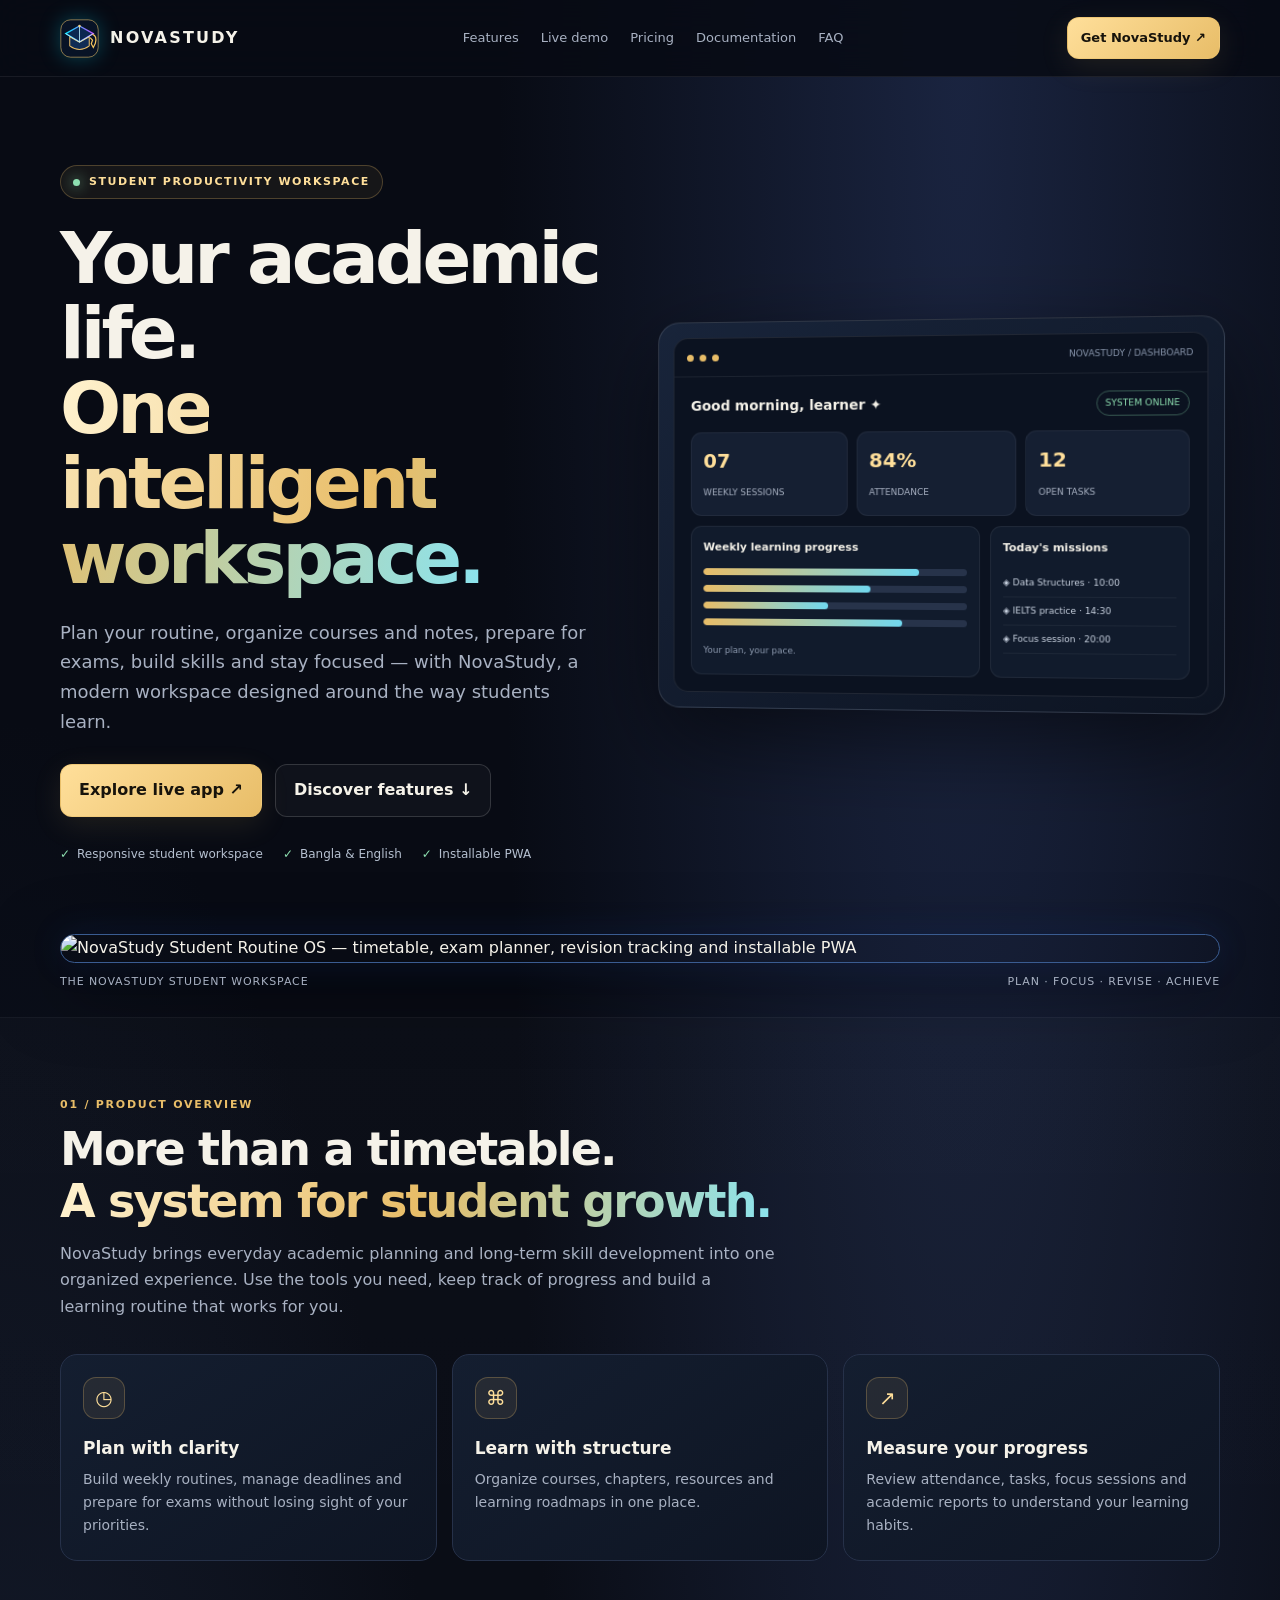
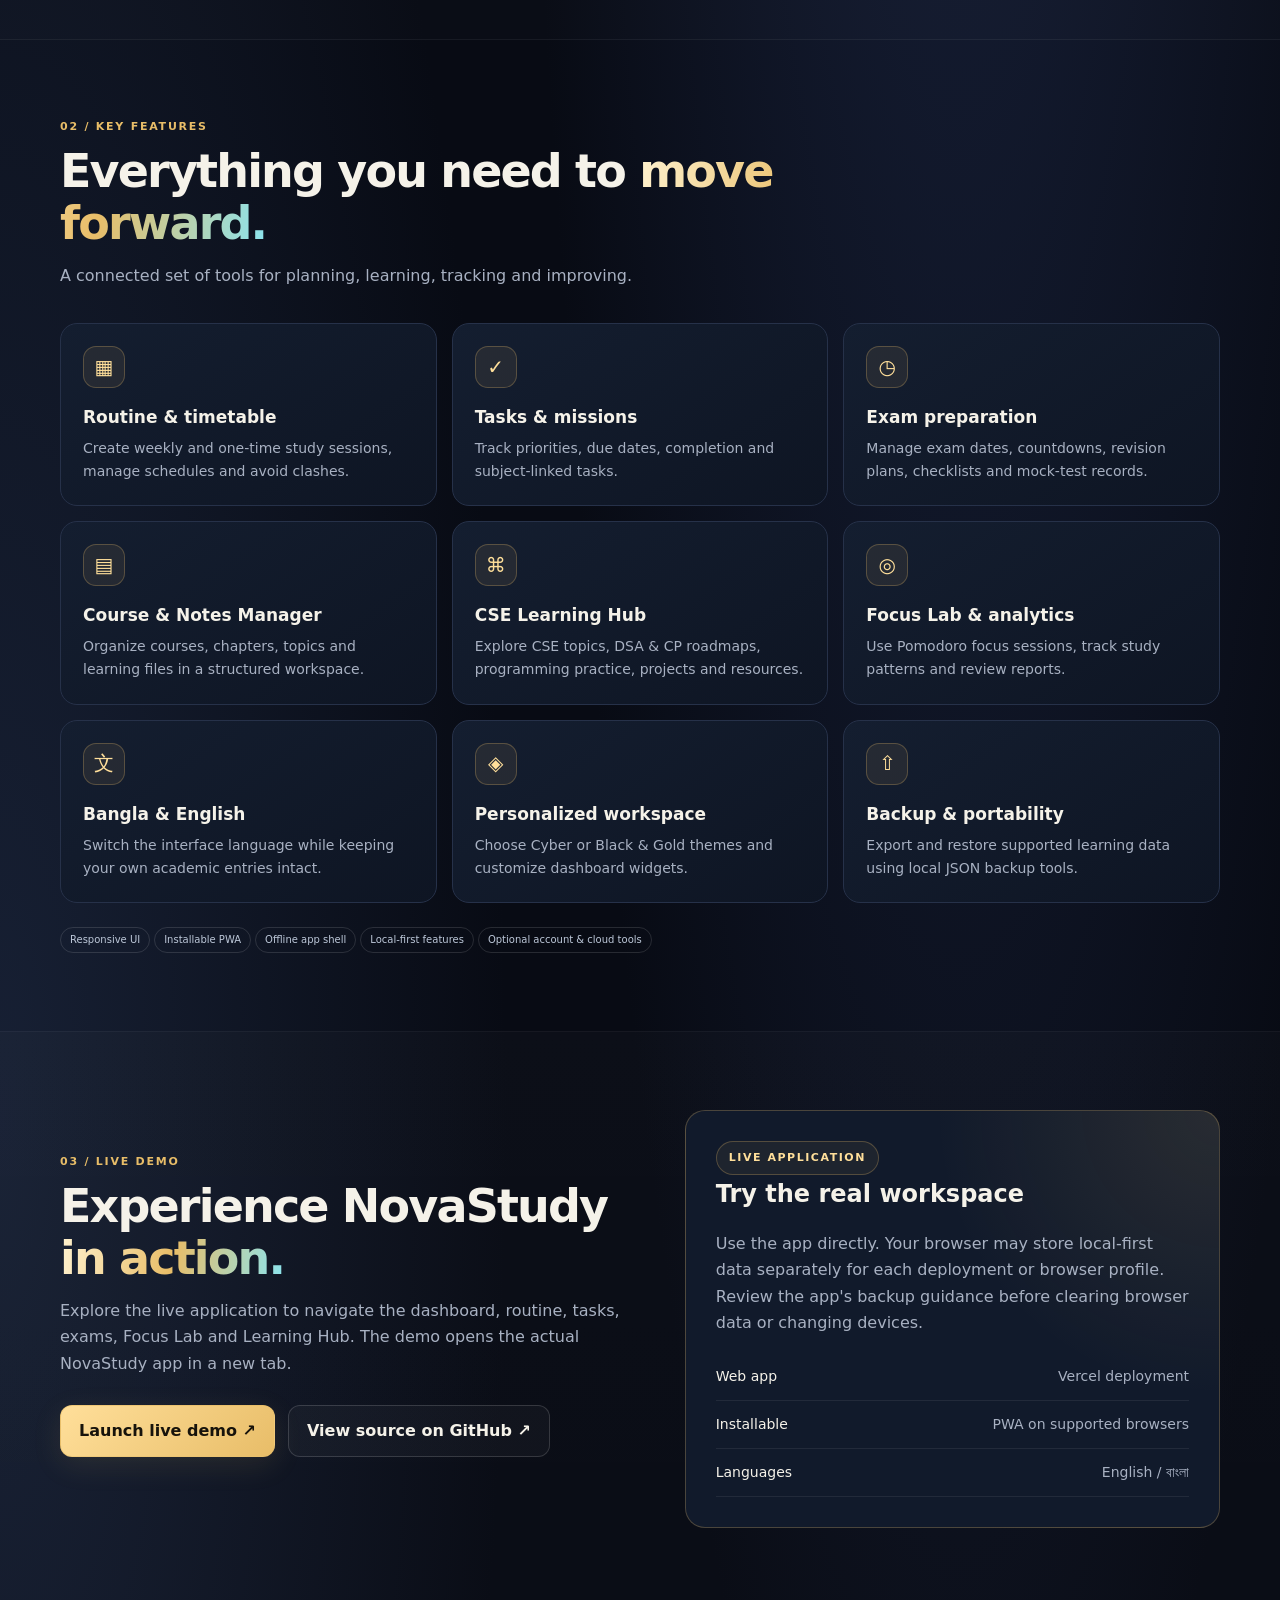
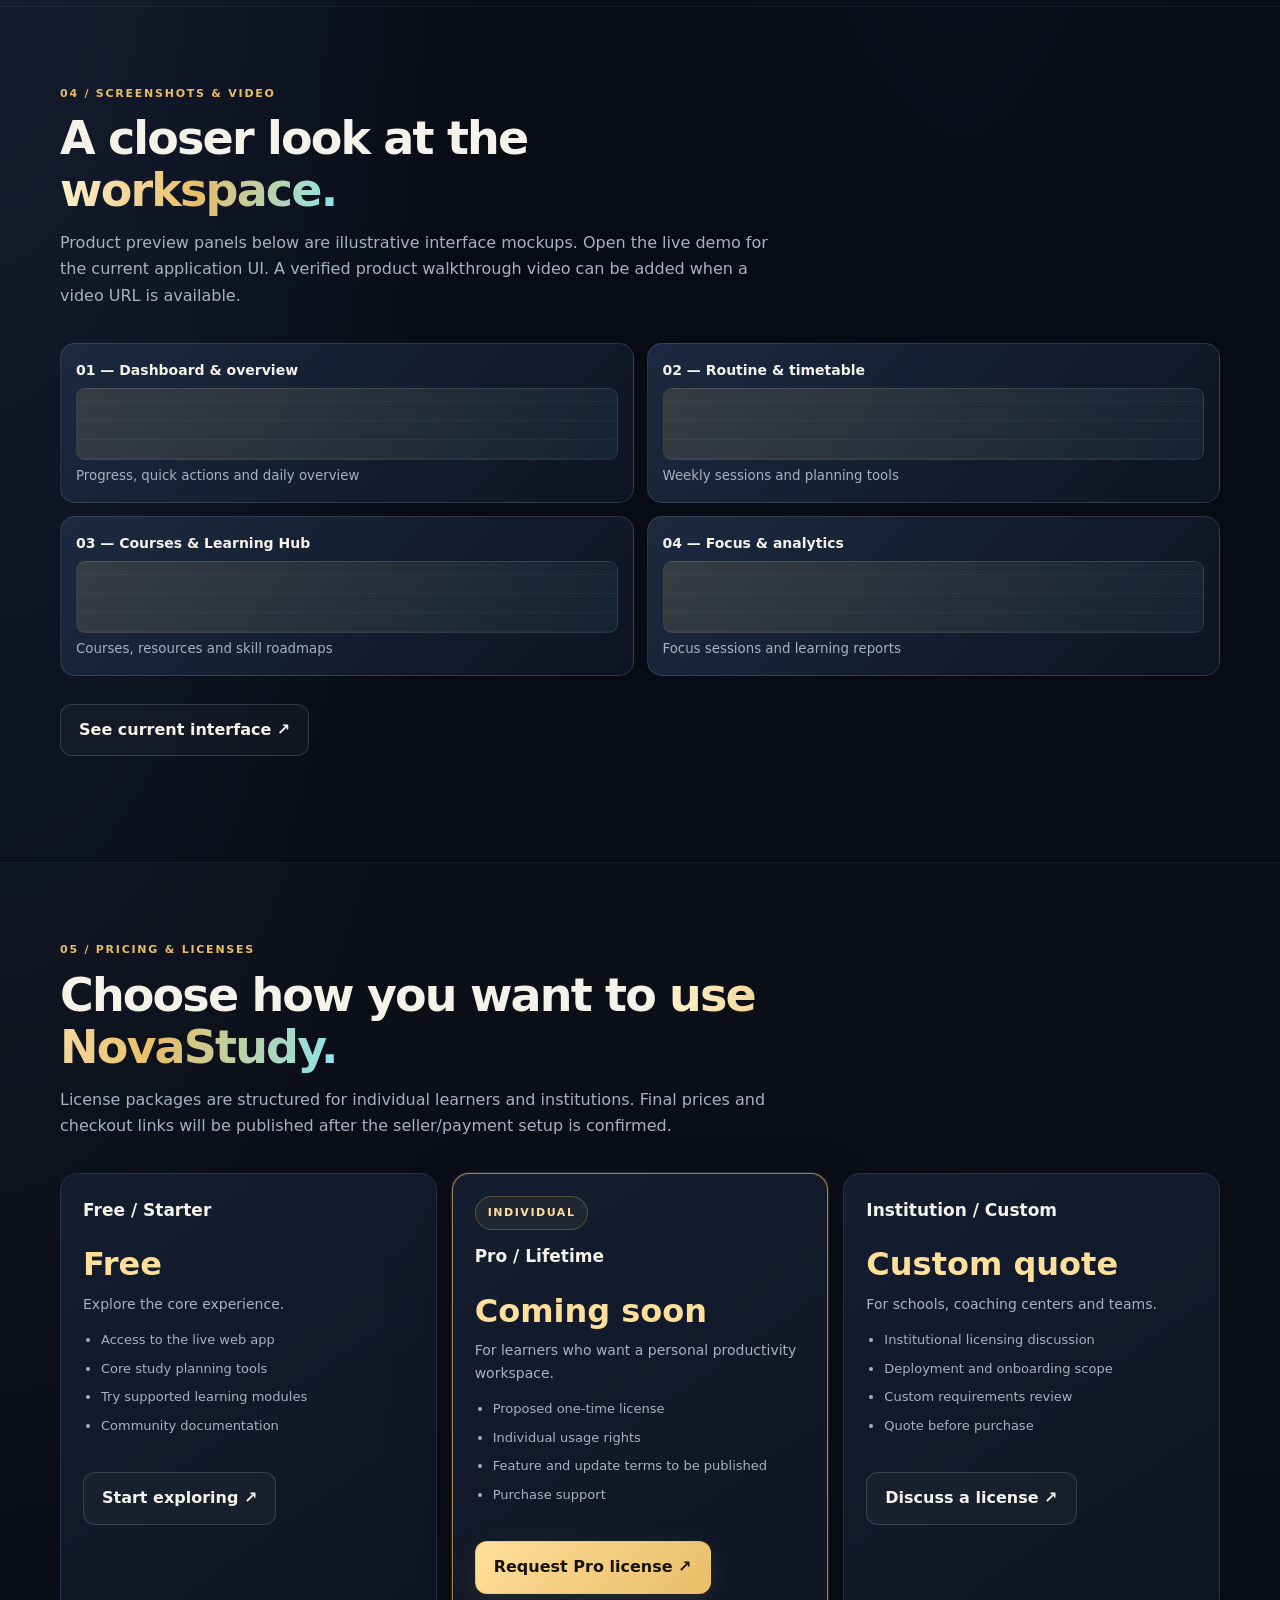
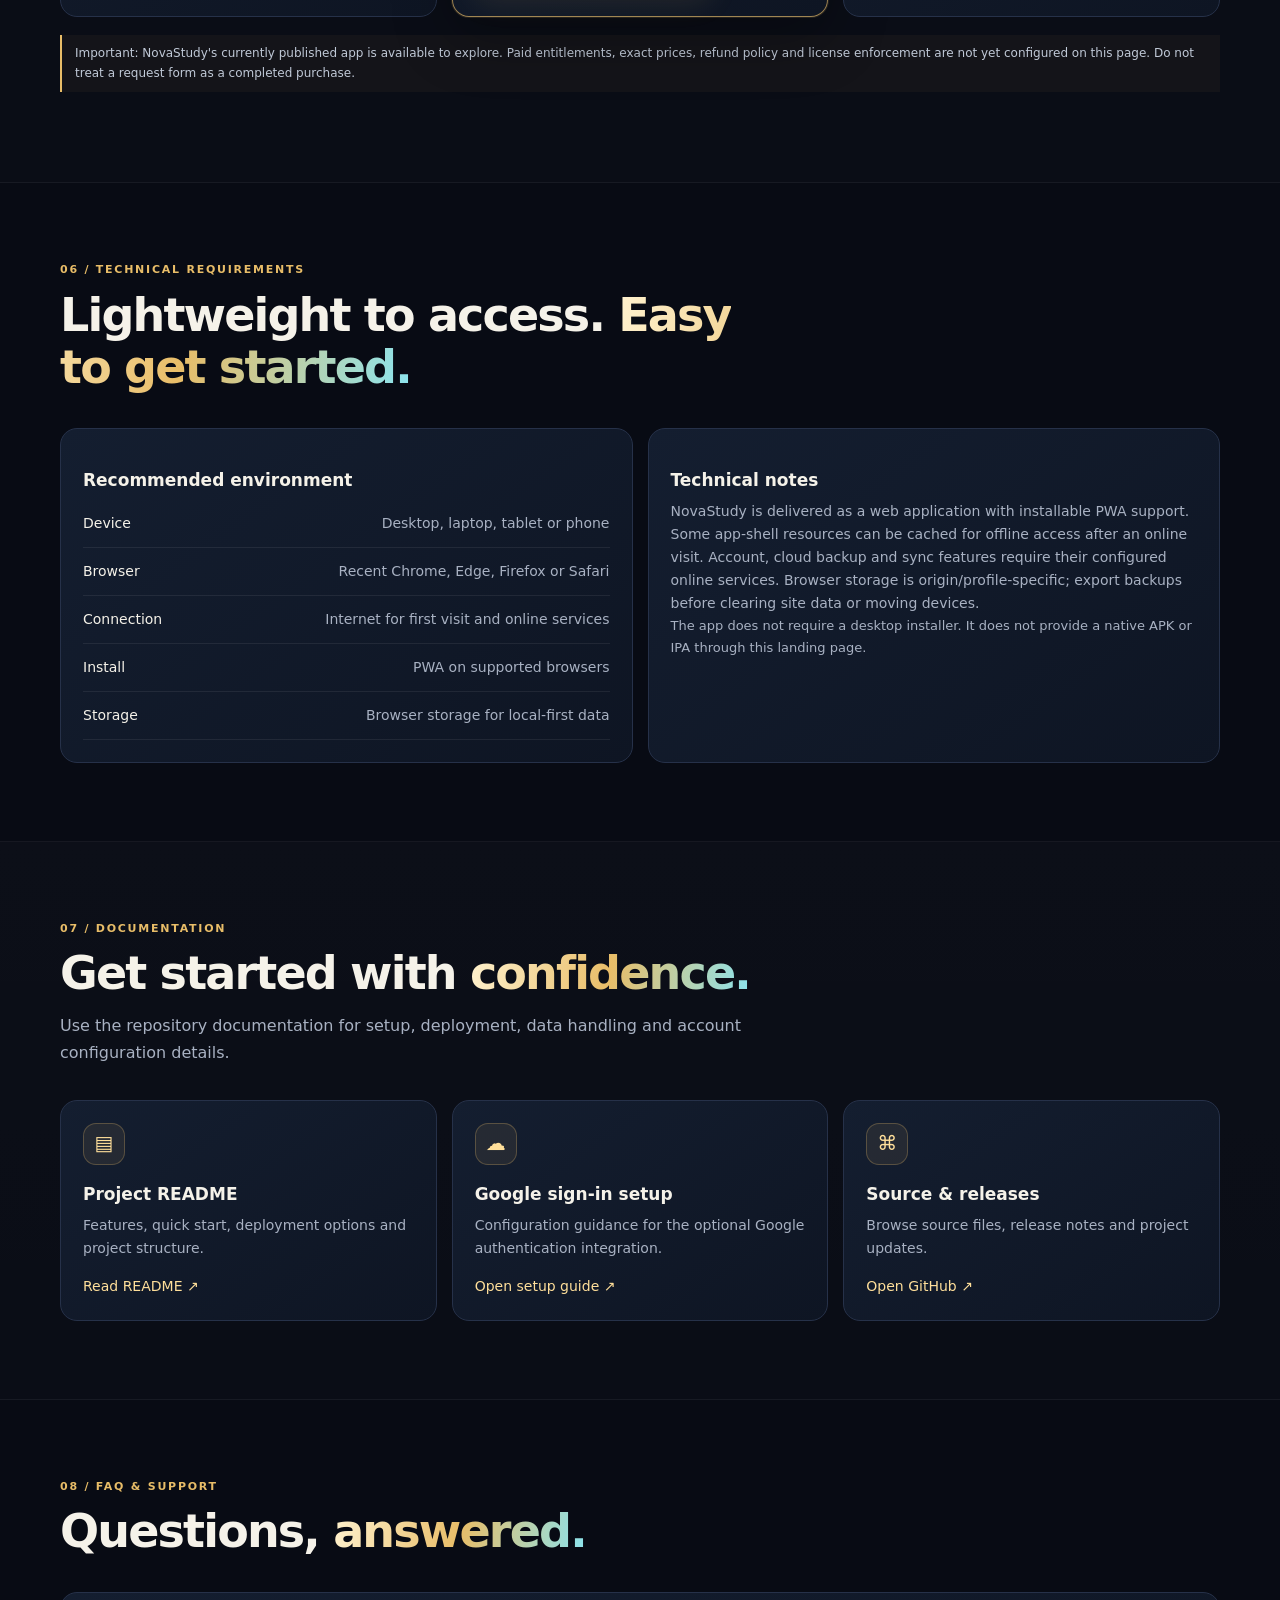
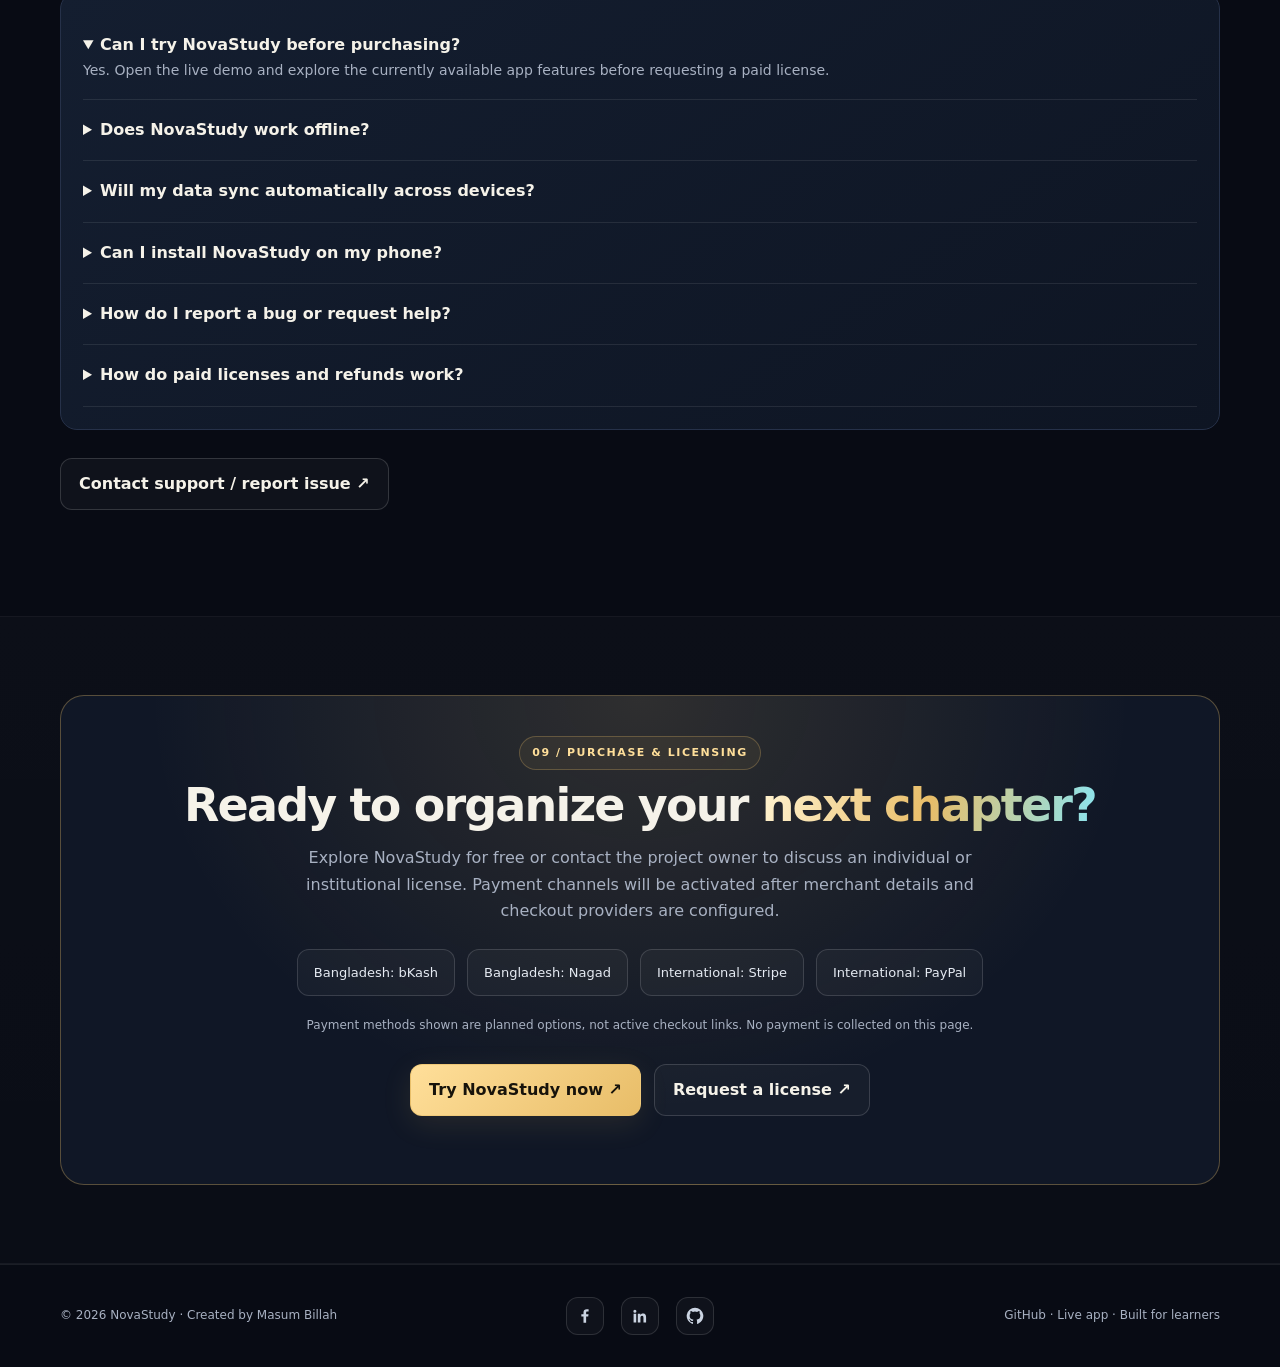
==== commit f56443fa: "feat: add NovaStudy hero banner and brand logo" ====
--- a/product-landing/index.html
+++ b/product-landing/index.html
@@ -7,18 +7,19 @@
 <title>NovaStudy — Your Academic Life, One Intelligent Workspace</title>
 <style>
 :root{--bg:#080b14;--panel:#101625;--panel2:#131d30;--gold:#e8bd68;--gold2:#ffdf9a;--text:#f5f2e9;--muted:#a8b1c2;--line:#263149;--cyan:#71d8ef;--green:#8ee0b1}
-*{box-sizing:border-box}html{scroll-behavior:smooth;scroll-padding-top:90px}body{margin:0;background:radial-gradient(ellipse at 75% 0%,#1a2440 0,transparent 34%),radial-gradient(ellipse at 0% 35%,#172034 0,transparent 28%),var(--bg);color:var(--text);font:16px/1.65 Inter,ui-sans-serif,system-ui,-apple-system,"Segoe UI",sans-serif}a{color:inherit;text-decoration:none}button{font:inherit}.wrap{width:min(1160px,calc(100% - 40px));margin:auto}.nav{position:sticky;top:0;z-index:20;background:#080b14dd;backdrop-filter:blur(18px);border-bottom:1px solid #ffffff12}.navin{height:76px;display:flex;align-items:center;justify-content:space-between;gap:24px}.brand{display:flex;align-items:center;gap:11px;font-weight:850;letter-spacing:.14em}.logo{width:39px;height:39px;border:1px solid #e8bd6888;border-radius:13px;display:grid;place-items:center;color:var(--gold);font-size:22px;background:linear-gradient(145deg,#e8bd6822,#71d8ef12)}.links{display:flex;align-items:center;gap:22px;color:var(--muted);font-size:13px}.links a:hover{color:var(--gold2)}.btn{display:inline-flex;align-items:center;justify-content:center;gap:9px;padding:12px 18px;border:1px solid #e8bd6890;border-radius:12px;color:#17130b;background:linear-gradient(135deg,var(--gold2),var(--gold));font-weight:800;box-shadow:0 8px 30px #e8bd681c;transition:.2s}.btn:hover{transform:translateY(-2px);filter:brightness(1.07)}.btn.ghost{background:#ffffff08;color:var(--text);border-color:#ffffff26;box-shadow:none}.btn.small{padding:9px 13px;font-size:13px}.hero{padding:88px 0 70px;display:grid;grid-template-columns:1fr 1.05fr;gap:52px;align-items:center}.eyebrow{display:inline-flex;align-items:center;gap:9px;color:var(--gold2);border:1px solid #e8bd6844;background:#e8bd6810;padding:7px 12px;border-radius:99px;font-size:11px;font-weight:800;letter-spacing:.14em;text-transform:uppercase}.dot{width:7px;height:7px;background:var(--green);border-radius:50%;box-shadow:0 0 14px var(--green)}h1{font-size:clamp(42px,6vw,72px);line-height:1.04;letter-spacing:-.055em;margin:22px 0}.gradient{background:linear-gradient(100deg,#fff2cf,var(--gold),#8be4ef);-webkit-background-clip:text;background-clip:text;color:transparent}.lead{font-size:18px;color:var(--muted);max-width:570px}.actions{display:flex;gap:13px;flex-wrap:wrap;margin:28px 0}.micro{display:flex;gap:20px;flex-wrap:wrap;color:#b5c0d0;font-size:12px}.micro span:before{content:"✓";color:var(--green);margin-right:7px}.preview{border:1px solid #ffffff20;background:linear-gradient(145deg,#18243a,#0d1422);padding:15px;border-radius:22px;box-shadow:0 30px 90px #0008;transform:perspective(1000px) rotateY(-4deg)}.screen{background:#0b1220;border:1px solid #ffffff17;border-radius:15px;overflow:hidden}.screenbar{height:39px;border-bottom:1px solid #ffffff12;display:flex;align-items:center;padding:0 13px;gap:6px}.orb{width:7px;height:7px;border-radius:50%;background:#e8bd68}.screenbody{padding:17px}.mocktop{display:flex;justify-content:space-between;align-items:center;margin-bottom:14px}.mocktitle{font-size:14px;font-weight:800}.mocktag{font-size:9px;color:var(--green);border:1px solid #8ee0b155;border-radius:20px;padding:4px 8px}.stats{display:grid;grid-template-columns:repeat(3,1fr);gap:9px}.stat{padding:12px;background:#151f32;border:1px solid #ffffff0d;border-radius:11px}.stat b{display:block;font-size:20px;color:var(--gold2)}.stat small{font-size:9px;color:var(--muted)}.mockgrid{display:grid;grid-template-columns:1.2fr .8fr;gap:10px;margin-top:10px}.mockcard{background:#111b2c;border:1px solid #ffffff10;border-radius:11px;padding:12px;min-height:120px}.mockcard h4{margin:0 0 12px;font-size:11px}.bar{height:7px;border-radius:9px;background:#27334a;margin:10px 0;overflow:hidden}.bar i{display:block;height:100%;background:linear-gradient(90deg,var(--gold),var(--cyan));border-radius:9px}.event{font-size:9px;color:#cbd4e2;padding:6px 0;border-bottom:1px solid #ffffff0d}.section{padding:78px 0}.section.alt{background:linear-gradient(180deg,#ffffff04,#ffffff02);border-block:1px solid #ffffff0c}.sectionhead{max-width:720px;margin-bottom:34px}.kicker{font-size:11px;color:var(--gold);letter-spacing:.16em;font-weight:850;text-transform:uppercase}.section h2{font-size:clamp(30px,4vw,46px);line-height:1.13;letter-spacing:-.04em;margin:10px 0 13px}.sub{color:var(--muted);margin:0}.grid{display:grid;grid-template-columns:repeat(3,1fr);gap:15px}.card{background:linear-gradient(145deg,#141e30,#0e1523);border:1px solid var(--line);border-radius:17px;padding:22px}.card .ico{width:42px;height:42px;border-radius:13px;display:grid;place-items:center;background:#e8bd6816;border:1px solid #e8bd6844;color:var(--gold2);font-size:20px}.card h3{margin:15px 0 6px;font-size:17px}.card p{margin:0;color:var(--muted);font-size:14px}.pill{display:inline-block;border:1px solid #ffffff20;border-radius:99px;padding:4px 9px;font-size:10px;color:#bdc8d9;margin:4px 4px 0 0}.demo{display:grid;grid-template-columns:1fr .9fr;gap:30px;align-items:center}.demoBox{padding:30px;border-radius:20px;border:1px solid #e8bd6844;background:radial-gradient(circle at 100% 0%,#e8bd681c,transparent 42%),#111a2b}.demoBox h3{font-size:24px;margin:0 0 10px}.demoBox p{color:var(--muted)}.shotgrid{display:grid;grid-template-columns:repeat(2,1fr);gap:13px}.shot{min-height:160px;border:1px solid #ffffff20;border-radius:15px;background:linear-gradient(135deg,#1c2940,#0d1422);padding:15px;display:flex;flex-direction:column;justify-content:space-between;overflow:hidden}.shot strong{font-size:14px}.shot small{color:var(--muted)}.shot .fakeui{height:72px;border-radius:9px;background:repeating-linear-gradient(0deg,#ffffff0b 0 1px,transparent 1px 19px),linear-gradient(120deg,#e8bd6825,#71d8ef12);border:1px solid #ffffff12}.pricing{display:grid;grid-template-columns:repeat(3,1fr);gap:15px}.price{position:relative}.price.featured{border-color:#e8bd68a8;box-shadow:0 0 0 1px #e8bd6822,0 20px 60px #0004}.price h3{margin:0}.price .amount{font-size:32px;font-weight:900;color:var(--gold2);margin:14px 0 2px}.price ul{padding-left:18px;color:var(--muted);font-size:13px;min-height:130px}.price li{margin:7px 0}.note{font-size:12px;color:#c0c9d7;border-left:2px solid var(--gold);padding:9px 13px;background:#e8bd680b}.two{display:grid;grid-template-columns:1fr 1fr;gap:15px}.rowline{display:flex;justify-content:space-between;gap:20px;padding:12px 0;border-bottom:1px solid #ffffff12;font-size:14px}.rowline span:last-child{color:var(--muted);text-align:right}.faq details{padding:17px 0;border-bottom:1px solid #ffffff16}.faq summary{cursor:pointer;font-weight:750}.faq details p{color:var(--muted);margin-bottom:0}.purchase{background:radial-gradient(ellipse at 50% 0%,#e8bd6824,transparent 60%),#101726;border:1px solid #e8bd6855;border-radius:24px;padding:40px;text-align:center}.purchase p{color:var(--muted);max-width:690px;margin:10px auto 24px}.paygrid{display:flex;justify-content:center;gap:12px;flex-wrap:wrap;margin:20px 0}.pay{border:1px solid #ffffff24;background:#ffffff08;border-radius:12px;padding:12px 16px;font-size:13px;color:#e5eaf2}.footer{padding:32px 0;border-top:1px solid #ffffff14;color:var(--muted);font-size:12px}.footin{display:grid;grid-template-columns:1fr auto 1fr;align-items:center;gap:18px}.socials{display:flex;align-items:center;justify-content:center;gap:17px}.social-link{width:38px;height:38px;display:grid;place-items:center;border:1px solid #ffffff20;border-radius:12px;background:#ffffff08;color:#cbd4e2;transition:transform .2s,border-color .2s,color .2s,background .2s}.social-link:hover{transform:translateY(-3px);border-color:var(--gold);color:var(--gold2);background:#e8bd6812}.social-link svg{width:18px;height:18px;fill:currentColor}.footin>span:last-child{justify-self:end;text-align:right}
+*{box-sizing:border-box}html{scroll-behavior:smooth;scroll-padding-top:90px}body{margin:0;background:radial-gradient(ellipse at 75% 0%,#1a2440 0,transparent 34%),radial-gradient(ellipse at 0% 35%,#172034 0,transparent 28%),var(--bg);color:var(--text);font:16px/1.65 Inter,ui-sans-serif,system-ui,-apple-system,"Segoe UI",sans-serif}a{color:inherit;text-decoration:none}button{font:inherit}.wrap{width:min(1160px,calc(100% - 40px));margin:auto}.nav{position:sticky;top:0;z-index:20;background:#080b14dd;backdrop-filter:blur(18px);border-bottom:1px solid #ffffff12}.navin{height:76px;display:flex;align-items:center;justify-content:space-between;gap:24px}.brand{display:flex;align-items:center;gap:11px;font-weight:850;letter-spacing:.14em}.logo{width:39px;height:39px;display:block;object-fit:contain;filter:drop-shadow(0 0 10px #00dfff44)}.brand-banner{padding:0 0 26px}.brand-banner img{display:block;width:100%;height:auto;border:1px solid #3a5c91;border-radius:20px;box-shadow:0 22px 70px #0008,0 0 35px #2563eb22}.banner-caption{display:flex;justify-content:space-between;gap:12px;flex-wrap:wrap;margin-top:10px;color:var(--muted);font-size:11px;letter-spacing:.08em}.links{display:flex;align-items:center;gap:22px;color:var(--muted);font-size:13px}.links a:hover{color:var(--gold2)}.btn{display:inline-flex;align-items:center;justify-content:center;gap:9px;padding:12px 18px;border:1px solid #e8bd6890;border-radius:12px;color:#17130b;background:linear-gradient(135deg,var(--gold2),var(--gold));font-weight:800;box-shadow:0 8px 30px #e8bd681c;transition:.2s}.btn:hover{transform:translateY(-2px);filter:brightness(1.07)}.btn.ghost{background:#ffffff08;color:var(--text);border-color:#ffffff26;box-shadow:none}.btn.small{padding:9px 13px;font-size:13px}.hero{padding:88px 0 70px;display:grid;grid-template-columns:1fr 1.05fr;gap:52px;align-items:center}.eyebrow{display:inline-flex;align-items:center;gap:9px;color:var(--gold2);border:1px solid #e8bd6844;background:#e8bd6810;padding:7px 12px;border-radius:99px;font-size:11px;font-weight:800;letter-spacing:.14em;text-transform:uppercase}.dot{width:7px;height:7px;background:var(--green);border-radius:50%;box-shadow:0 0 14px var(--green)}h1{font-size:clamp(42px,6vw,72px);line-height:1.04;letter-spacing:-.055em;margin:22px 0}.gradient{background:linear-gradient(100deg,#fff2cf,var(--gold),#8be4ef);-webkit-background-clip:text;background-clip:text;color:transparent}.lead{font-size:18px;color:var(--muted);max-width:570px}.actions{display:flex;gap:13px;flex-wrap:wrap;margin:28px 0}.micro{display:flex;gap:20px;flex-wrap:wrap;color:#b5c0d0;font-size:12px}.micro span:before{content:"✓";color:var(--green);margin-right:7px}.preview{border:1px solid #ffffff20;background:linear-gradient(145deg,#18243a,#0d1422);padding:15px;border-radius:22px;box-shadow:0 30px 90px #0008;transform:perspective(1000px) rotateY(-4deg)}.screen{background:#0b1220;border:1px solid #ffffff17;border-radius:15px;overflow:hidden}.screenbar{height:39px;border-bottom:1px solid #ffffff12;display:flex;align-items:center;padding:0 13px;gap:6px}.orb{width:7px;height:7px;border-radius:50%;background:#e8bd68}.screenbody{padding:17px}.mocktop{display:flex;justify-content:space-between;align-items:center;margin-bottom:14px}.mocktitle{font-size:14px;font-weight:800}.mocktag{font-size:9px;color:var(--green);border:1px solid #8ee0b155;border-radius:20px;padding:4px 8px}.stats{display:grid;grid-template-columns:repeat(3,1fr);gap:9px}.stat{padding:12px;background:#151f32;border:1px solid #ffffff0d;border-radius:11px}.stat b{display:block;font-size:20px;color:var(--gold2)}.stat small{font-size:9px;color:var(--muted)}.mockgrid{display:grid;grid-template-columns:1.2fr .8fr;gap:10px;margin-top:10px}.mockcard{background:#111b2c;border:1px solid #ffffff10;border-radius:11px;padding:12px;min-height:120px}.mockcard h4{margin:0 0 12px;font-size:11px}.bar{height:7px;border-radius:9px;background:#27334a;margin:10px 0;overflow:hidden}.bar i{display:block;height:100%;background:linear-gradient(90deg,var(--gold),var(--cyan));border-radius:9px}.event{font-size:9px;color:#cbd4e2;padding:6px 0;border-bottom:1px solid #ffffff0d}.section{padding:78px 0}.section.alt{background:linear-gradient(180deg,#ffffff04,#ffffff02);border-block:1px solid #ffffff0c}.sectionhead{max-width:720px;margin-bottom:34px}.kicker{font-size:11px;color:var(--gold);letter-spacing:.16em;font-weight:850;text-transform:uppercase}.section h2{font-size:clamp(30px,4vw,46px);line-height:1.13;letter-spacing:-.04em;margin:10px 0 13px}.sub{color:var(--muted);margin:0}.grid{display:grid;grid-template-columns:repeat(3,1fr);gap:15px}.card{background:linear-gradient(145deg,#141e30,#0e1523);border:1px solid var(--line);border-radius:17px;padding:22px}.card .ico{width:42px;height:42px;border-radius:13px;display:grid;place-items:center;background:#e8bd6816;border:1px solid #e8bd6844;color:var(--gold2);font-size:20px}.card h3{margin:15px 0 6px;font-size:17px}.card p{margin:0;color:var(--muted);font-size:14px}.pill{display:inline-block;border:1px solid #ffffff20;border-radius:99px;padding:4px 9px;font-size:10px;color:#bdc8d9;margin:4px 4px 0 0}.demo{display:grid;grid-template-columns:1fr .9fr;gap:30px;align-items:center}.demoBox{padding:30px;border-radius:20px;border:1px solid #e8bd6844;background:radial-gradient(circle at 100% 0%,#e8bd681c,transparent 42%),#111a2b}.demoBox h3{font-size:24px;margin:0 0 10px}.demoBox p{color:var(--muted)}.shotgrid{display:grid;grid-template-columns:repeat(2,1fr);gap:13px}.shot{min-height:160px;border:1px solid #ffffff20;border-radius:15px;background:linear-gradient(135deg,#1c2940,#0d1422);padding:15px;display:flex;flex-direction:column;justify-content:space-between;overflow:hidden}.shot strong{font-size:14px}.shot small{color:var(--muted)}.shot .fakeui{height:72px;border-radius:9px;background:repeating-linear-gradient(0deg,#ffffff0b 0 1px,transparent 1px 19px),linear-gradient(120deg,#e8bd6825,#71d8ef12);border:1px solid #ffffff12}.pricing{display:grid;grid-template-columns:repeat(3,1fr);gap:15px}.price{position:relative}.price.featured{border-color:#e8bd68a8;box-shadow:0 0 0 1px #e8bd6822,0 20px 60px #0004}.price h3{margin:0}.price .amount{font-size:32px;font-weight:900;color:var(--gold2);margin:14px 0 2px}.price ul{padding-left:18px;color:var(--muted);font-size:13px;min-height:130px}.price li{margin:7px 0}.note{font-size:12px;color:#c0c9d7;border-left:2px solid var(--gold);padding:9px 13px;background:#e8bd680b}.two{display:grid;grid-template-columns:1fr 1fr;gap:15px}.rowline{display:flex;justify-content:space-between;gap:20px;padding:12px 0;border-bottom:1px solid #ffffff12;font-size:14px}.rowline span:last-child{color:var(--muted);text-align:right}.faq details{padding:17px 0;border-bottom:1px solid #ffffff16}.faq summary{cursor:pointer;font-weight:750}.faq details p{color:var(--muted);margin-bottom:0}.purchase{background:radial-gradient(ellipse at 50% 0%,#e8bd6824,transparent 60%),#101726;border:1px solid #e8bd6855;border-radius:24px;padding:40px;text-align:center}.purchase p{color:var(--muted);max-width:690px;margin:10px auto 24px}.paygrid{display:flex;justify-content:center;gap:12px;flex-wrap:wrap;margin:20px 0}.pay{border:1px solid #ffffff24;background:#ffffff08;border-radius:12px;padding:12px 16px;font-size:13px;color:#e5eaf2}.footer{padding:32px 0;border-top:1px solid #ffffff14;color:var(--muted);font-size:12px}.footin{display:grid;grid-template-columns:1fr auto 1fr;align-items:center;gap:18px}.socials{display:flex;align-items:center;justify-content:center;gap:17px}.social-link{width:38px;height:38px;display:grid;place-items:center;border:1px solid #ffffff20;border-radius:12px;background:#ffffff08;color:#cbd4e2;transition:transform .2s,border-color .2s,color .2s,background .2s}.social-link:hover{transform:translateY(-3px);border-color:var(--gold);color:var(--gold2);background:#e8bd6812}.social-link svg{width:18px;height:18px;fill:currentColor}.footin>span:last-child{justify-self:end;text-align:right}
 @media(max-width:560px){.footin{grid-template-columns:1fr;justify-items:center;text-align:center;gap:15px}.footin>span:last-child{justify-self:center;text-align:center}.socials{order:0}}.mobilemenu{display:none}
 @media(max-width:850px){.links{display:none}.hero,.demo{grid-template-columns:1fr}.hero{padding-top:60px}.preview{transform:none}.grid{grid-template-columns:repeat(2,1fr)}.pricing{grid-template-columns:1fr}.price ul{min-height:0}.two{grid-template-columns:1fr}}
 @media(max-width:560px){.wrap{width:min(100% - 28px,1160px)}.navin{height:65px}.nav .btn{font-size:11px;padding:9px 11px}.hero{gap:30px;padding:50px 0}.lead{font-size:16px}.section{padding:58px 0}.grid{grid-template-columns:1fr}.stats{gap:6px}.stat{padding:9px}.mockgrid{grid-template-columns:1fr}.mockcard{min-height:90px}.shotgrid{grid-template-columns:1fr 1fr}.purchase{padding:26px 17px}.micro{gap:10px}}
 </style>
 </head>
 <body>
-<header class="nav"><div class="wrap navin"><a class="brand" href="#"><span class="logo">✦</span><span>NOVASTUDY</span></a><nav class="links"><a href="#features">Features</a><a href="#demo">Live demo</a><a href="#pricing">Pricing</a><a href="#docs">Documentation</a><a href="#faq">FAQ</a></nav><a class="btn small" href="#purchase">Get NovaStudy ↗</a></div></header>
+<header class="nav"><div class="wrap navin"><a class="brand" href="#"><img class="logo" src="./novastudy-logo.svg" alt="NovaStudy logo"><span>NOVASTUDY</span></a><nav class="links"><a href="#features">Features</a><a href="#demo">Live demo</a><a href="#pricing">Pricing</a><a href="#docs">Documentation</a><a href="#faq">FAQ</a></nav><a class="btn small" href="#purchase">Get NovaStudy ↗</a></div></header>
 <main>
 <section class="wrap hero"><div><div class="eyebrow"><i class="dot"></i> STUDENT PRODUCTIVITY WORKSPACE</div><h1>Your academic life.<br><span class="gradient">One intelligent workspace.</span></h1><p class="lead">Plan your routine, organize courses and notes, prepare for exams, build skills and stay focused — with NovaStudy, a modern workspace designed around the way students learn.</p><div class="actions"><a class="btn" href="https://novastudy-routine.vercel.app/" target="_blank" rel="noopener">Explore live app ↗</a><a class="btn ghost" href="#features">Discover features ↓</a></div><div class="micro"><span>Responsive student workspace</span><span>Bangla & English</span><span>Installable PWA</span></div></div>
 <div class="preview" aria-label="NovaStudy dashboard preview"><div class="screen"><div class="screenbar"><i class="orb"></i><i class="orb"></i><i class="orb"></i><span style="margin-left:auto;color:#8794aa;font-size:9px">NOVASTUDY / DASHBOARD</span></div><div class="screenbody"><div class="mocktop"><div class="mocktitle">Good morning, learner ✦</div><div class="mocktag">SYSTEM ONLINE</div></div><div class="stats"><div class="stat"><b>07</b><small>WEEKLY SESSIONS</small></div><div class="stat"><b>84%</b><small>ATTENDANCE</small></div><div class="stat"><b>12</b><small>OPEN TASKS</small></div></div><div class="mockgrid"><div class="mockcard"><h4>Weekly learning progress</h4><div class="bar"><i style="width:82%"></i></div><div class="bar"><i style="width:64%"></i></div><div class="bar"><i style="width:48%"></i></div><div class="bar"><i style="width:76%"></i></div><small style="color:#8e9bb0;font-size:9px">Your plan, your pace.</small></div><div class="mockcard"><h4>Today's missions</h4><div class="event">◈ Data Structures · 10:00</div><div class="event">◈ IELTS practice · 14:30</div><div class="event">◈ Focus session · 20:00</div></div></div></div></div></div>
 </section>
+<section class="wrap brand-banner" aria-label="NovaStudy product banner"><img src="./novastudy-banner.svg" alt="NovaStudy Student Routine OS — timetable, exam planner, revision tracking and installable PWA"><div class="banner-caption"><span>THE NOVASTUDY STUDENT WORKSPACE</span><span>PLAN · FOCUS · REVISE · ACHIEVE</span></div></section>
 <section class="section alt" id="overview"><div class="wrap"><div class="sectionhead"><div class="kicker">01 / Product overview</div><h2>More than a timetable.<br><span class="gradient">A system for student growth.</span></h2><p class="sub">NovaStudy brings everyday academic planning and long-term skill development into one organized experience. Use the tools you need, keep track of progress and build a learning routine that works for you.</p></div><div class="grid"><article class="card"><div class="ico">◷</div><h3>Plan with clarity</h3><p>Build weekly routines, manage deadlines and prepare for exams without losing sight of your priorities.</p></article><article class="card"><div class="ico">⌘</div><h3>Learn with structure</h3><p>Organize courses, chapters, resources and learning roadmaps in one place.</p></article><article class="card"><div class="ico">↗</div><h3>Measure your progress</h3><p>Review attendance, tasks, focus sessions and academic reports to understand your learning habits.</p></article></div></div></section>
 <section class="section" id="features"><div class="wrap"><div class="sectionhead"><div class="kicker">02 / Key features</div><h2>Everything you need to <span class="gradient">move forward.</span></h2><p class="sub">A connected set of tools for planning, learning, tracking and improving.</p></div><div class="grid">
 <article class="card"><div class="ico">▦</div><h3>Routine & timetable</h3><p>Create weekly and one-time study sessions, manage schedules and avoid clashes.</p></article>
@@ -48,7 +49,7 @@
 </main>
 <footer class="footer"><div class="wrap footin"><span>© 2026 NovaStudy · Created by Masum Billah</span><nav class="socials" aria-label="Social media links">
 <a class="social-link" href="https://facebook.com/masumtheinvincible" target="_blank" rel="noopener noreferrer" aria-label="Facebook profile" title="Facebook"><svg viewBox="0 0 24 24" aria-hidden="true"><path d="M13.5 21v-8.2h2.8l.4-3.2h-3.2V7.55c0-.93.26-1.56 1.6-1.56h1.7V3.12c-.3-.04-1.34-.12-2.55-.12-2.53 0-4.26 1.54-4.26 4.37V9.6H7.13v3.2H10V21h3.5z"/></svg></a>
-<a class="social-link" href="https://linkedin.com/masumtheinvincible" target="_blank" rel="noopener noreferrer" aria-label="LinkedIn profile" title="LinkedIn"><svg viewBox="0 0 24 24" aria-hidden="true"><path d="M5.2 3.5a2.05 2.05 0 1 1 0 4.1 2.05 2.05 0 0 1 0-4.1zM3.45 9h3.5v11.5h-3.5V9zm5.7 0h3.35v1.57h.05c.47-.9 1.62-1.85 3.34-1.85 3.57 0 4.23 2.35 4.23 5.4v6.38h-3.5v-5.66c0-1.35-.03-3.08-1.88-3.08-1.88 0-2.17 1.47-2.17 2.98v5.76h-3.5V9z"/></svg></a>
+<a class="social-link" href="https://www.linkedin.com/in/masumtheinvincible/" target="_blank" rel="noopener noreferrer" aria-label="LinkedIn profile" title="LinkedIn"><svg viewBox="0 0 24 24" aria-hidden="true"><path d="M5.2 3.5a2.05 2.05 0 1 1 0 4.1 2.05 2.05 0 0 1 0-4.1zM3.45 9h3.5v11.5h-3.5V9zm5.7 0h3.35v1.57h.05c.47-.9 1.62-1.85 3.34-1.85 3.57 0 4.23 2.35 4.23 5.4v6.38h-3.5v-5.66c0-1.35-.03-3.08-1.88-3.08-1.88 0-2.17 1.47-2.17 2.98v5.76h-3.5V9z"/></svg></a>
 <a class="social-link" href="https://github.com/gitwithmasum" target="_blank" rel="noopener noreferrer" aria-label="GitHub profile" title="GitHub"><svg viewBox="0 0 24 24" aria-hidden="true"><path d="M12 .9a11.1 11.1 0 0 0-3.51 21.63c.55.1.76-.24.76-.54v-2.1c-3.1.67-3.76-1.32-3.76-1.32-.5-1.28-1.23-1.62-1.23-1.62-1.01-.69.08-.68.08-.68 1.12.08 1.71 1.15 1.71 1.15.99 1.7 2.6 1.21 3.23.93.1-.72.39-1.21.7-1.49-2.48-.28-5.09-1.24-5.09-5.52 0-1.22.44-2.22 1.15-3-.12-.28-.5-1.42.11-2.96 0 0 .94-.3 3.06 1.15a10.6 10.6 0 0 1 5.57 0c2.12-1.44 3.06-1.15 3.06-1.15.61 1.54.23 2.68.11 2.96.72.78 1.15 1.78 1.15 3.01 0 4.29-2.61 5.23-5.1 5.5.4.35.75 1.03.75 2.08v3.06c0 .3.2.65.77.54A11.1 11.1 0 0 0 12 .9z"/></svg></a>
 </nav><span><a href="https://github.com/gitwithmasum/NovaStudy-Routine" target="_blank" rel="noopener">GitHub</a> · <a href="https://novastudy-routine.vercel.app/" target="_blank" rel="noopener">Live app</a> · Built for learners</span></div></footer>
 </body></html>
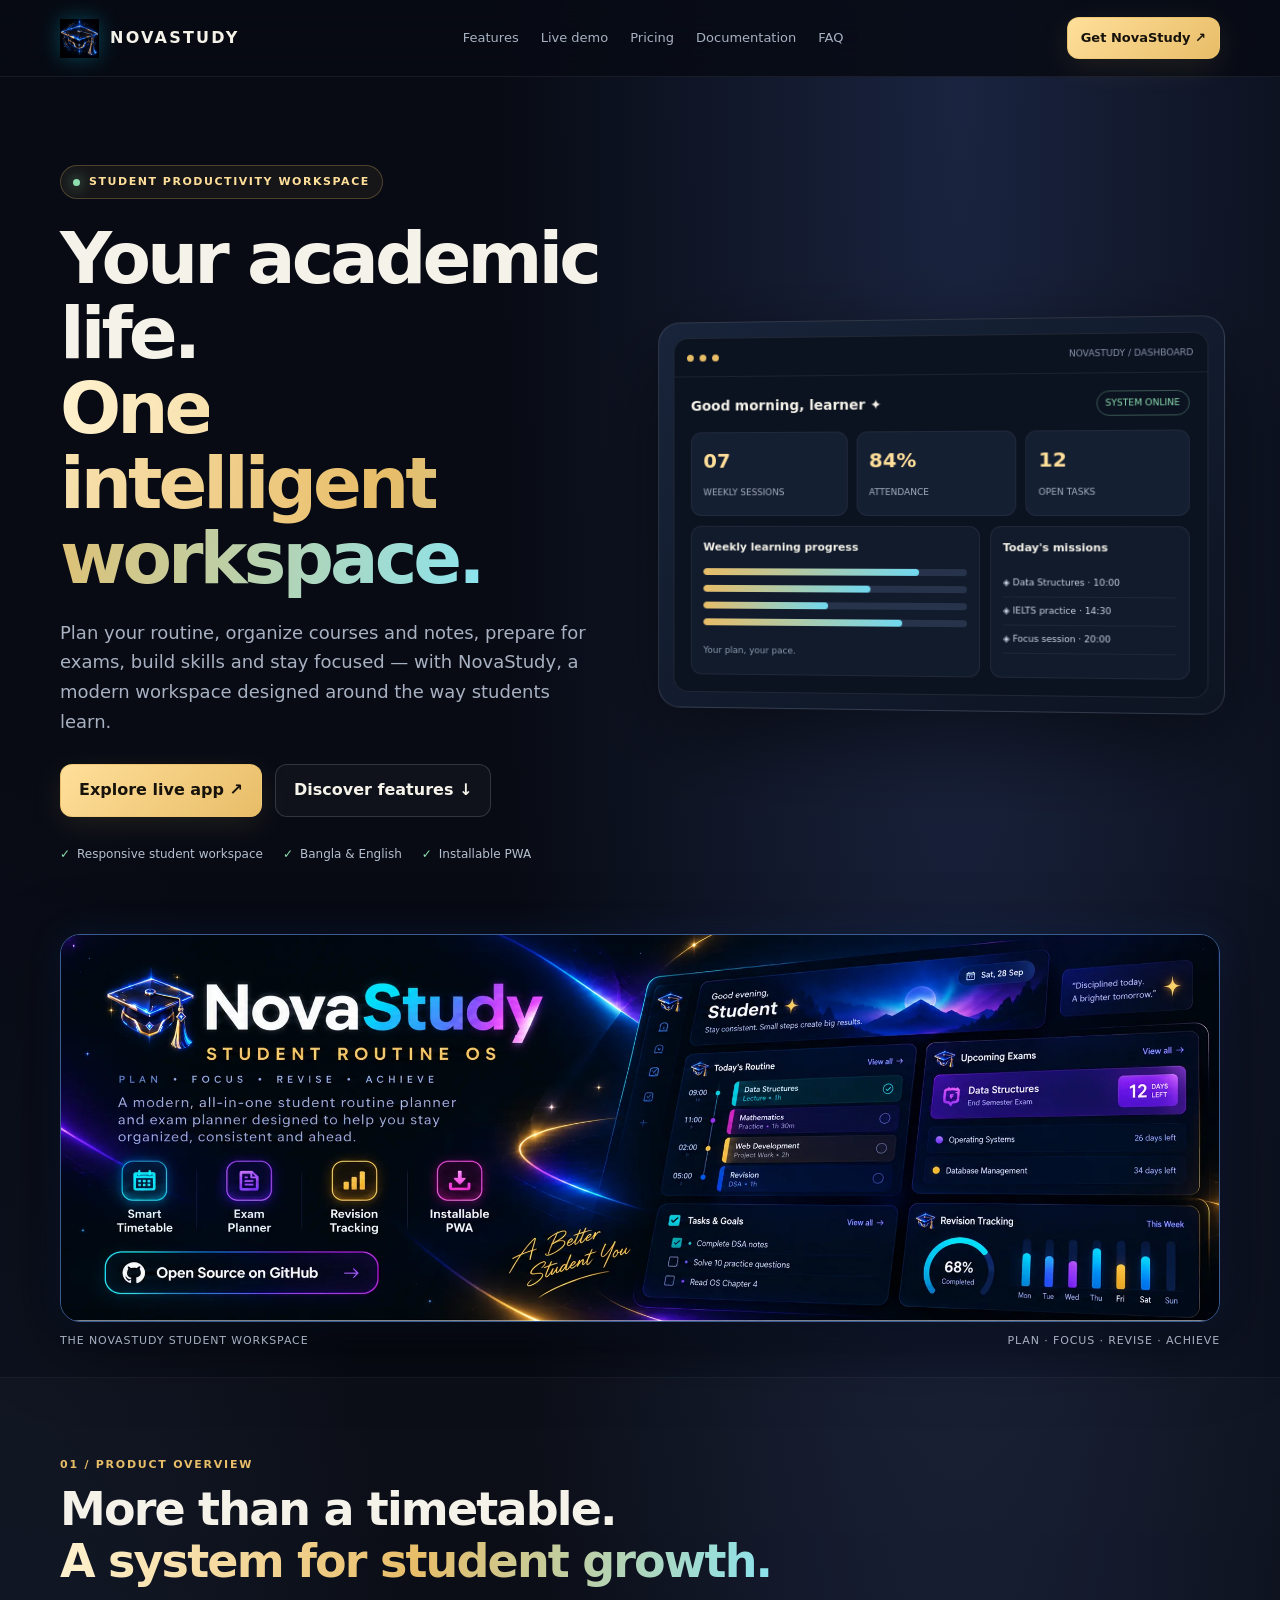
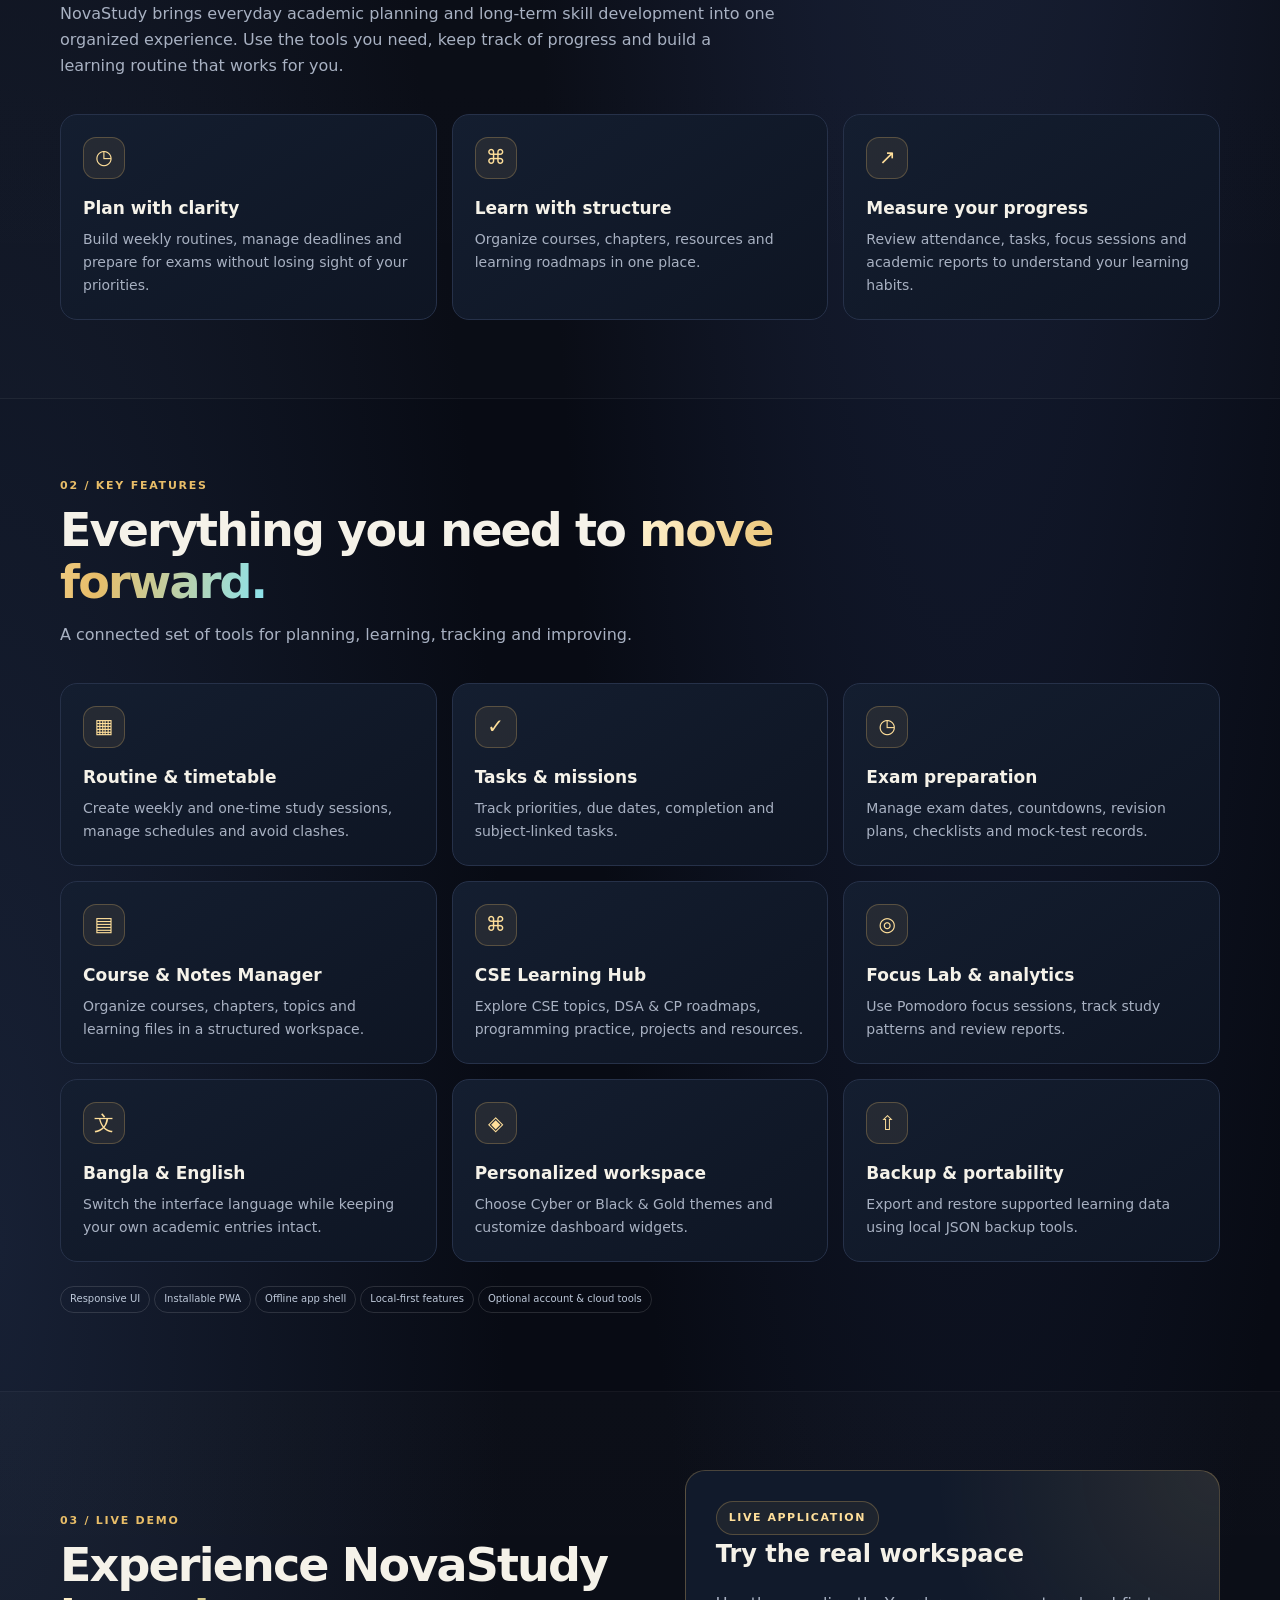
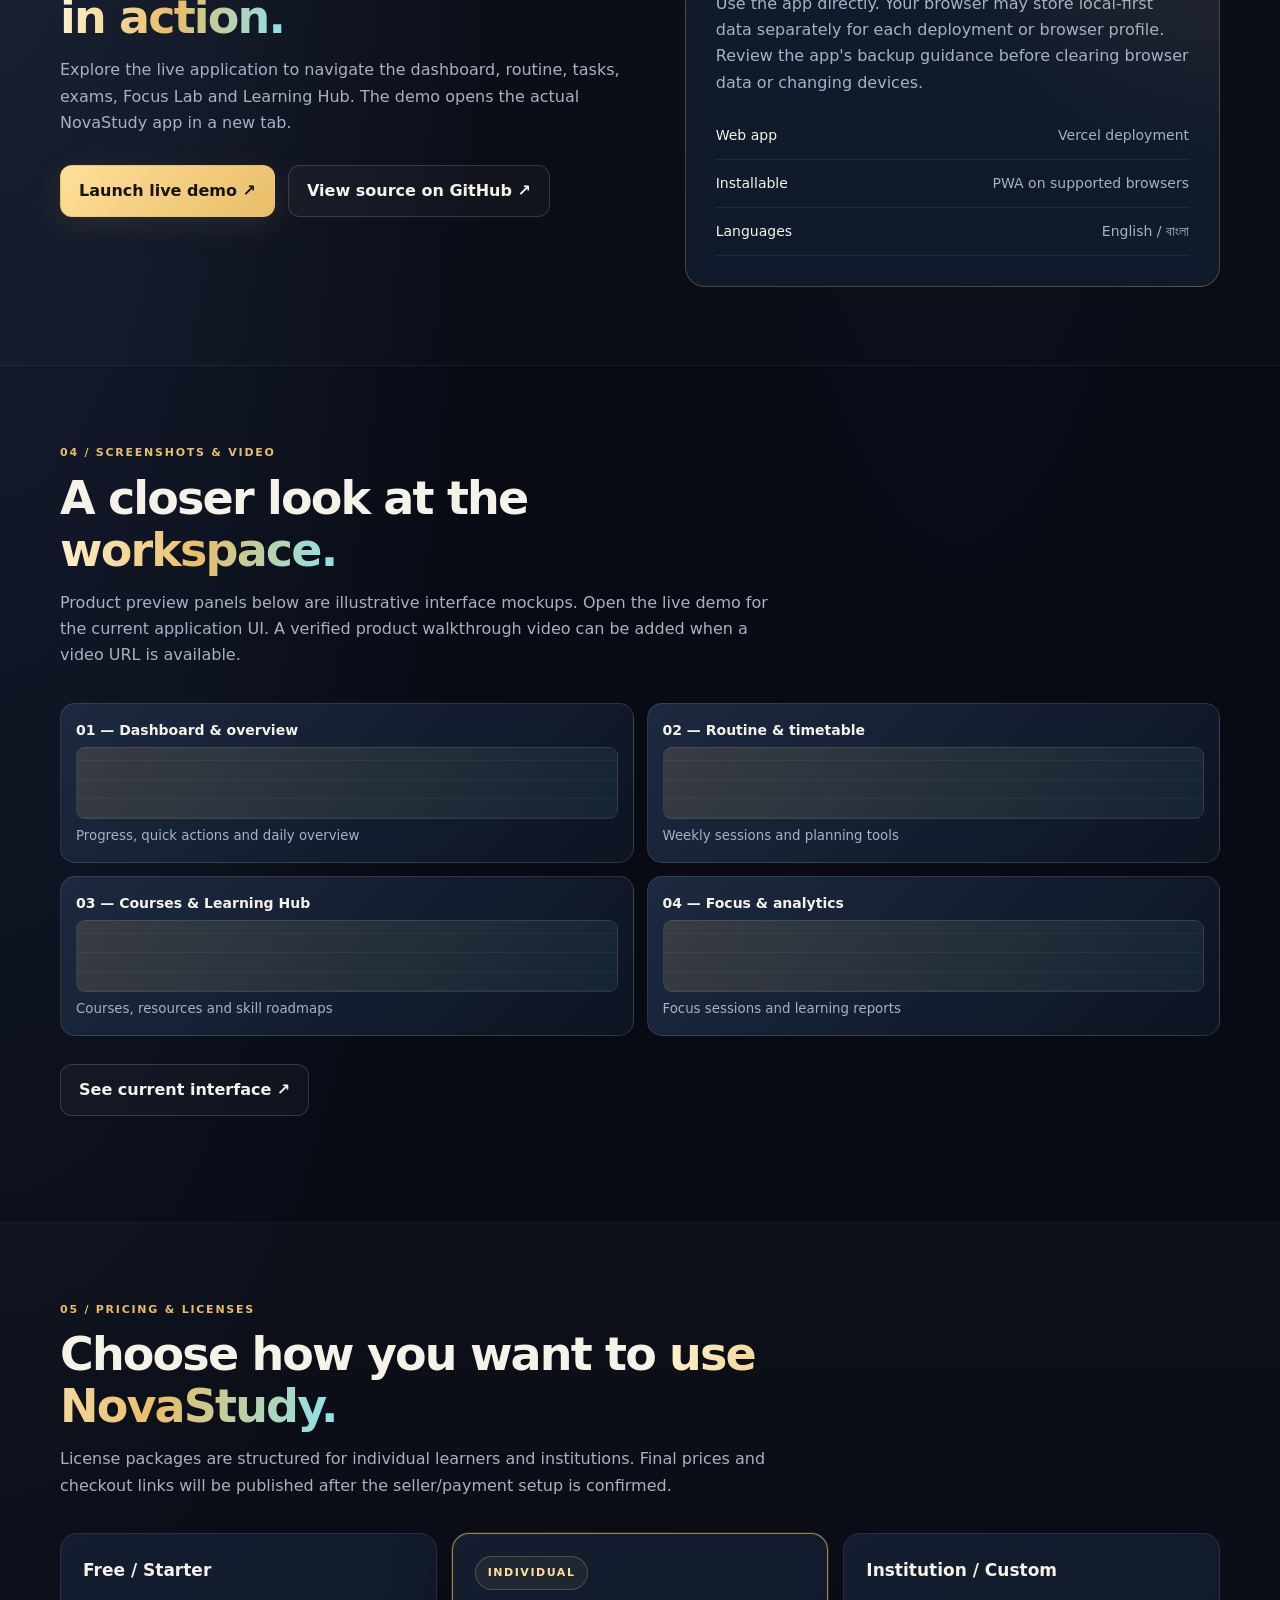
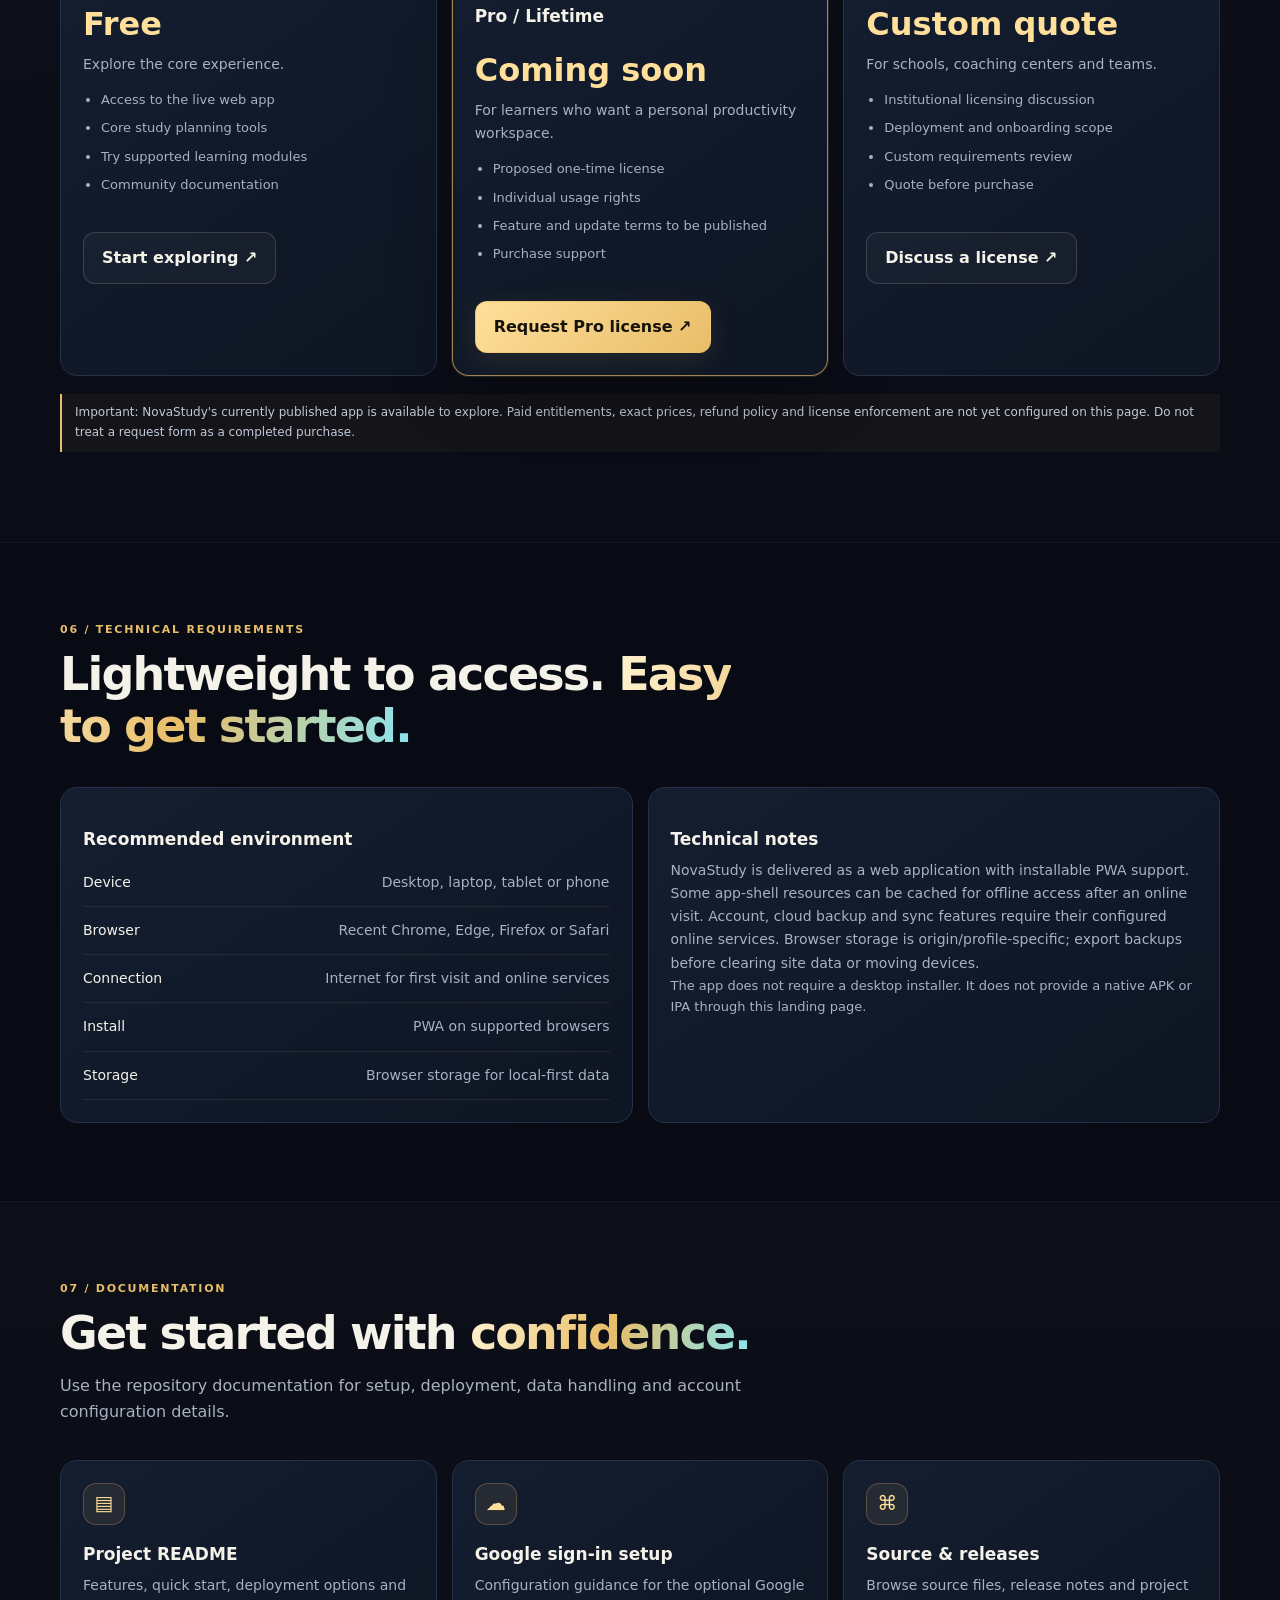
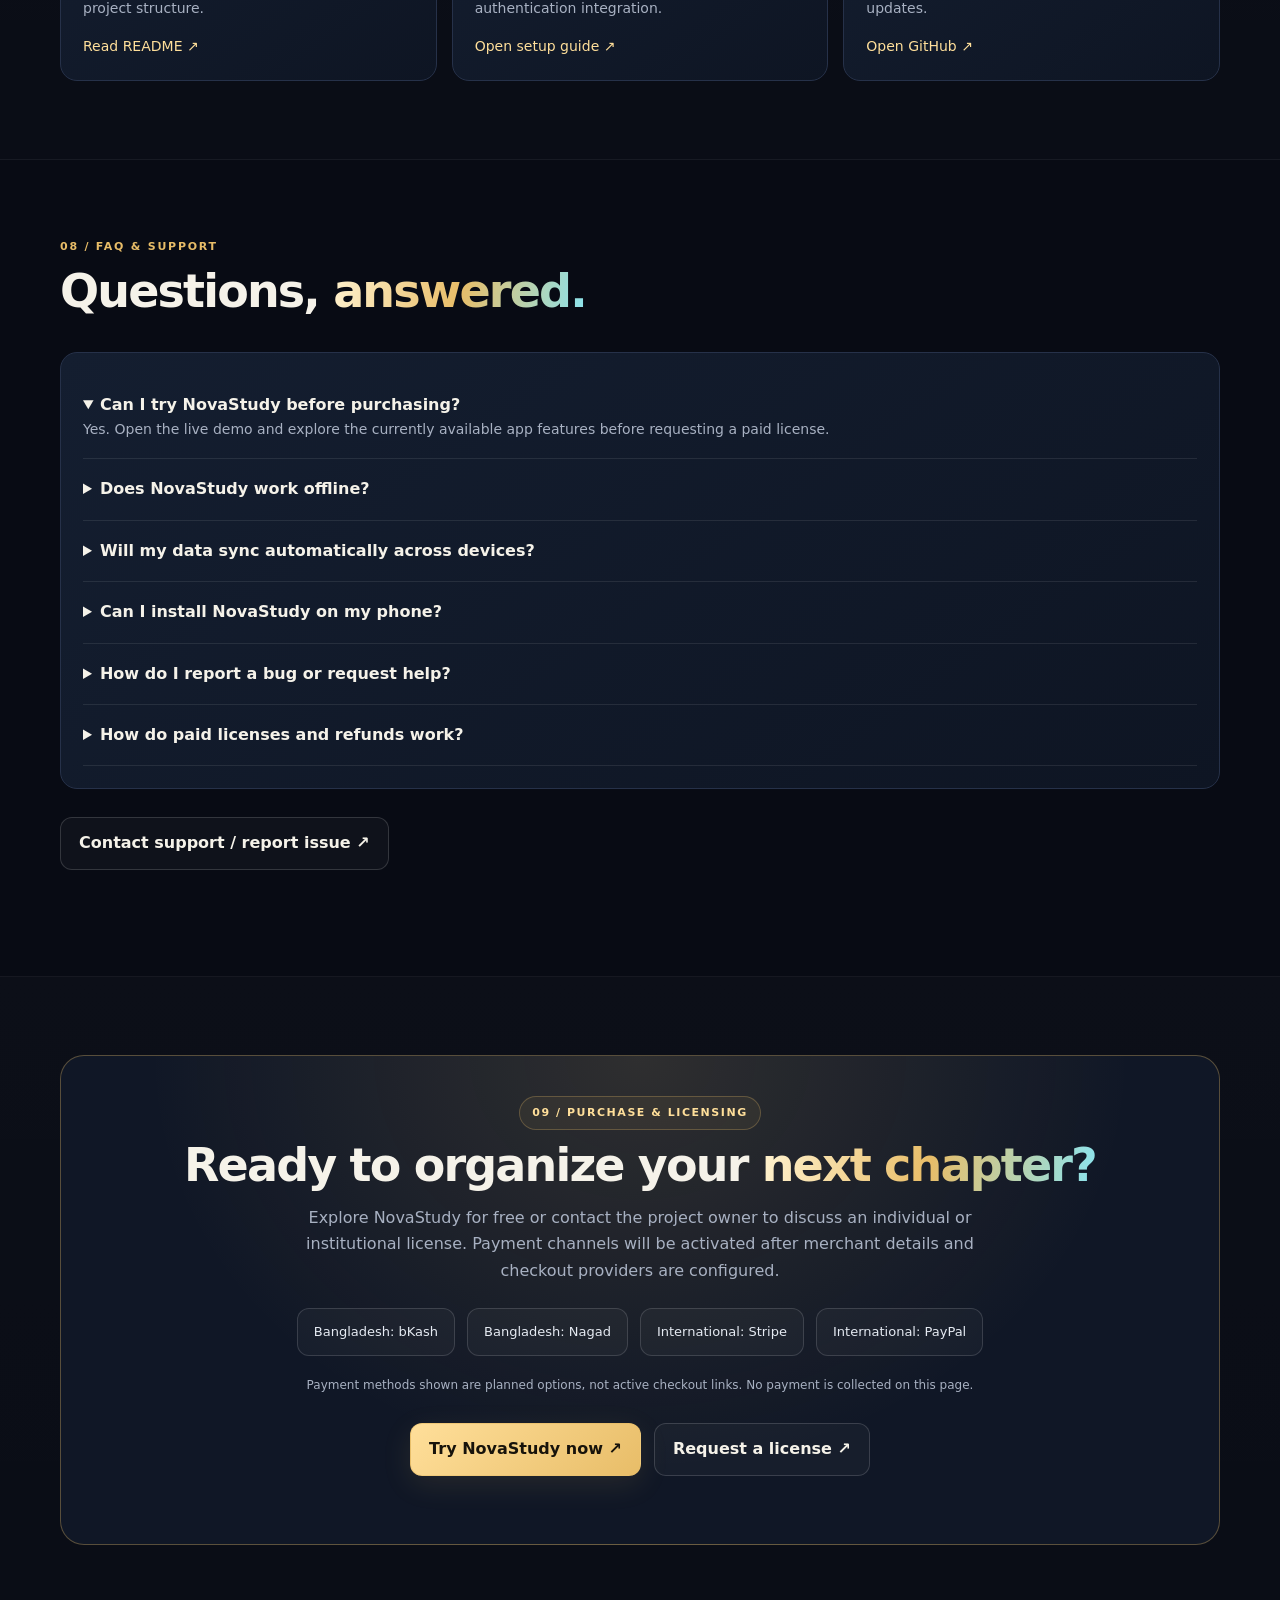
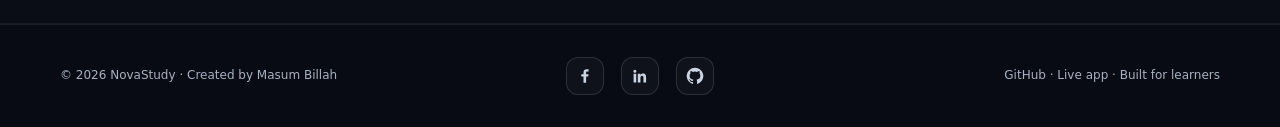
==== commit 58135270: "fix: use original full-resolution repository banner and PNG logo" ====
--- a/product-landing/index.html
+++ b/product-landing/index.html
@@ -14,12 +14,12 @@
 </style>
 </head>
 <body>
-<header class="nav"><div class="wrap navin"><a class="brand" href="#"><img class="logo" src="./novastudy-logo.svg" alt="NovaStudy logo"><span>NOVASTUDY</span></a><nav class="links"><a href="#features">Features</a><a href="#demo">Live demo</a><a href="#pricing">Pricing</a><a href="#docs">Documentation</a><a href="#faq">FAQ</a></nav><a class="btn small" href="#purchase">Get NovaStudy ↗</a></div></header>
+<header class="nav"><div class="wrap navin"><a class="brand" href="#"><img class="logo" src="../assets/icon-512.png" alt="NovaStudy logo"><span>NOVASTUDY</span></a><nav class="links"><a href="#features">Features</a><a href="#demo">Live demo</a><a href="#pricing">Pricing</a><a href="#docs">Documentation</a><a href="#faq">FAQ</a></nav><a class="btn small" href="#purchase">Get NovaStudy ↗</a></div></header>
 <main>
 <section class="wrap hero"><div><div class="eyebrow"><i class="dot"></i> STUDENT PRODUCTIVITY WORKSPACE</div><h1>Your academic life.<br><span class="gradient">One intelligent workspace.</span></h1><p class="lead">Plan your routine, organize courses and notes, prepare for exams, build skills and stay focused — with NovaStudy, a modern workspace designed around the way students learn.</p><div class="actions"><a class="btn" href="https://novastudy-routine.vercel.app/" target="_blank" rel="noopener">Explore live app ↗</a><a class="btn ghost" href="#features">Discover features ↓</a></div><div class="micro"><span>Responsive student workspace</span><span>Bangla & English</span><span>Installable PWA</span></div></div>
 <div class="preview" aria-label="NovaStudy dashboard preview"><div class="screen"><div class="screenbar"><i class="orb"></i><i class="orb"></i><i class="orb"></i><span style="margin-left:auto;color:#8794aa;font-size:9px">NOVASTUDY / DASHBOARD</span></div><div class="screenbody"><div class="mocktop"><div class="mocktitle">Good morning, learner ✦</div><div class="mocktag">SYSTEM ONLINE</div></div><div class="stats"><div class="stat"><b>07</b><small>WEEKLY SESSIONS</small></div><div class="stat"><b>84%</b><small>ATTENDANCE</small></div><div class="stat"><b>12</b><small>OPEN TASKS</small></div></div><div class="mockgrid"><div class="mockcard"><h4>Weekly learning progress</h4><div class="bar"><i style="width:82%"></i></div><div class="bar"><i style="width:64%"></i></div><div class="bar"><i style="width:48%"></i></div><div class="bar"><i style="width:76%"></i></div><small style="color:#8e9bb0;font-size:9px">Your plan, your pace.</small></div><div class="mockcard"><h4>Today's missions</h4><div class="event">◈ Data Structures · 10:00</div><div class="event">◈ IELTS practice · 14:30</div><div class="event">◈ Focus session · 20:00</div></div></div></div></div></div>
 </section>
-<section class="wrap brand-banner" aria-label="NovaStudy product banner"><img src="./novastudy-banner.svg" alt="NovaStudy Student Routine OS — timetable, exam planner, revision tracking and installable PWA"><div class="banner-caption"><span>THE NOVASTUDY STUDENT WORKSPACE</span><span>PLAN · FOCUS · REVISE · ACHIEVE</span></div></section>
+<section class="wrap brand-banner" aria-label="NovaStudy product banner"><img src="../assets/novastudy-readme-banner.webp" alt="NovaStudy Student Routine OS — timetable, exam planner, revision tracking and installable PWA"><div class="banner-caption"><span>THE NOVASTUDY STUDENT WORKSPACE</span><span>PLAN · FOCUS · REVISE · ACHIEVE</span></div></section>
 <section class="section alt" id="overview"><div class="wrap"><div class="sectionhead"><div class="kicker">01 / Product overview</div><h2>More than a timetable.<br><span class="gradient">A system for student growth.</span></h2><p class="sub">NovaStudy brings everyday academic planning and long-term skill development into one organized experience. Use the tools you need, keep track of progress and build a learning routine that works for you.</p></div><div class="grid"><article class="card"><div class="ico">◷</div><h3>Plan with clarity</h3><p>Build weekly routines, manage deadlines and prepare for exams without losing sight of your priorities.</p></article><article class="card"><div class="ico">⌘</div><h3>Learn with structure</h3><p>Organize courses, chapters, resources and learning roadmaps in one place.</p></article><article class="card"><div class="ico">↗</div><h3>Measure your progress</h3><p>Review attendance, tasks, focus sessions and academic reports to understand your learning habits.</p></article></div></div></section>
 <section class="section" id="features"><div class="wrap"><div class="sectionhead"><div class="kicker">02 / Key features</div><h2>Everything you need to <span class="gradient">move forward.</span></h2><p class="sub">A connected set of tools for planning, learning, tracking and improving.</p></div><div class="grid">
 <article class="card"><div class="ico">▦</div><h3>Routine & timetable</h3><p>Create weekly and one-time study sessions, manage schedules and avoid clashes.</p></article>
